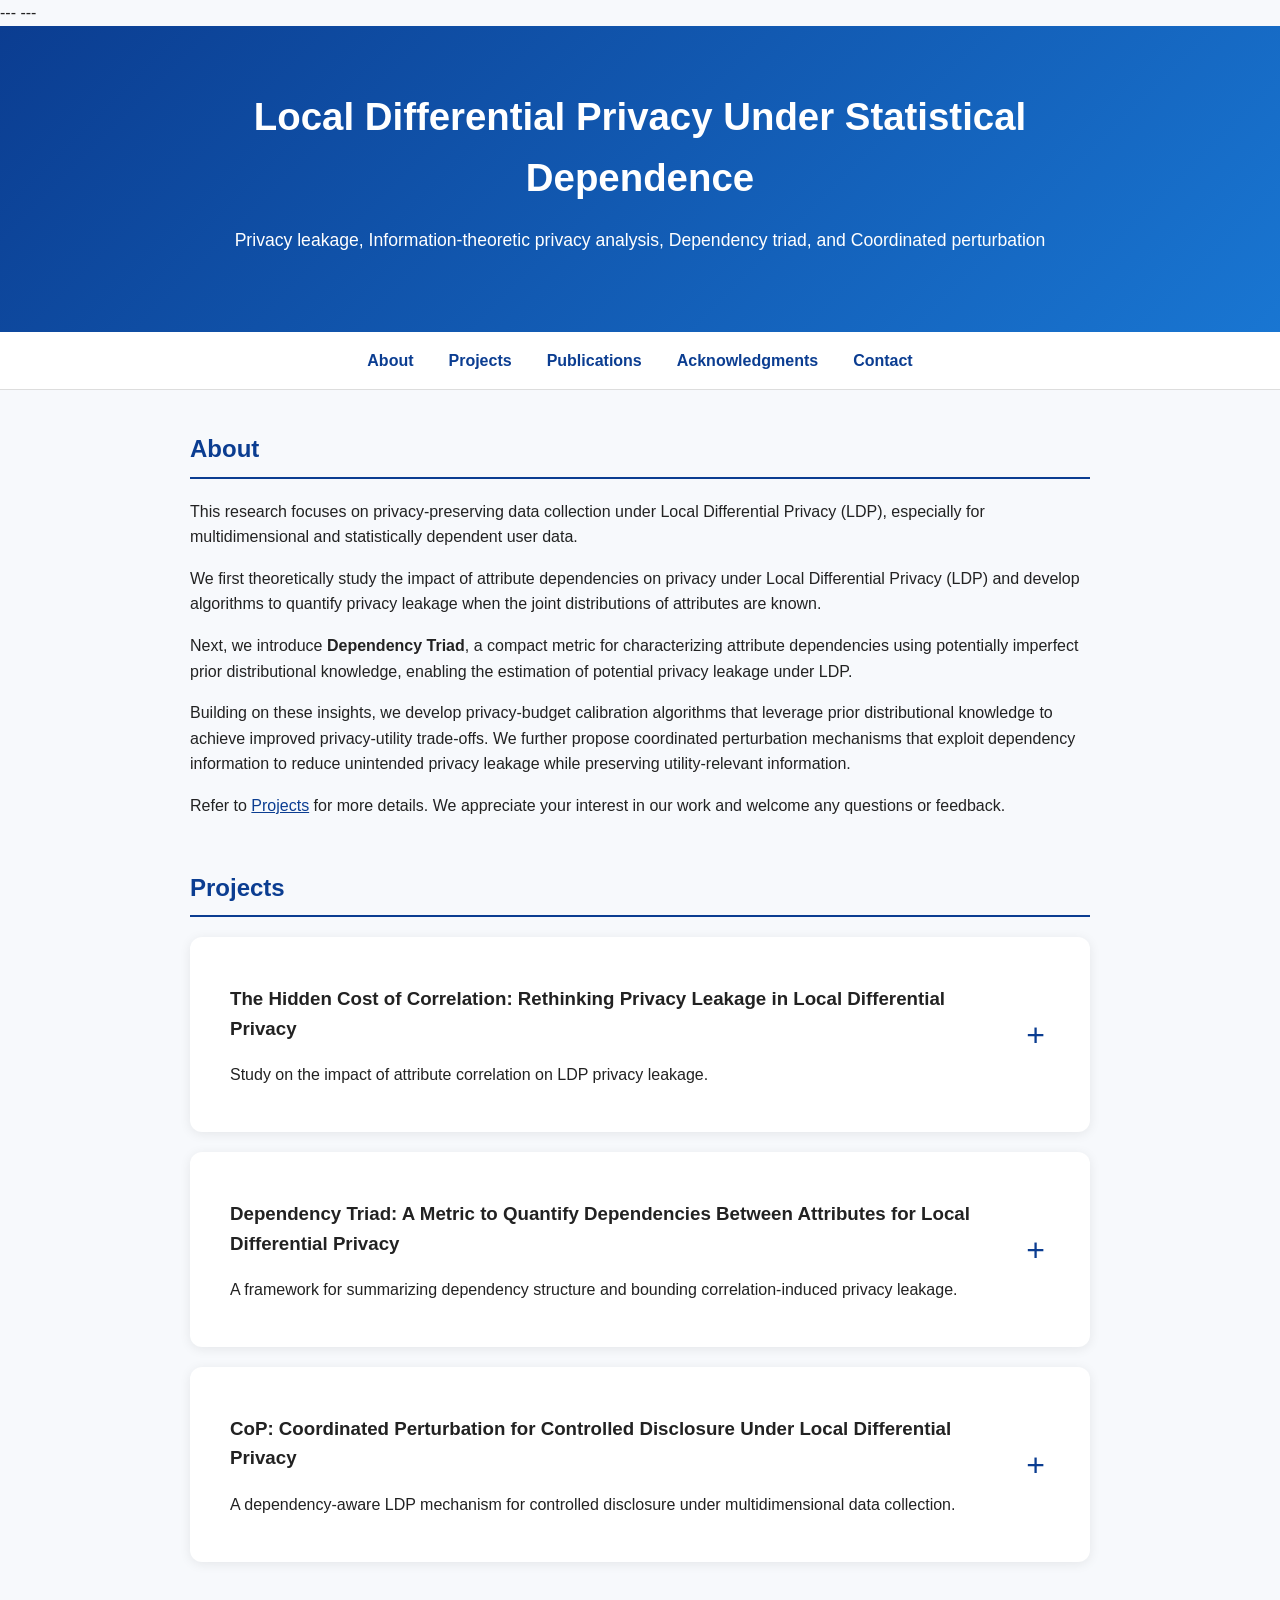
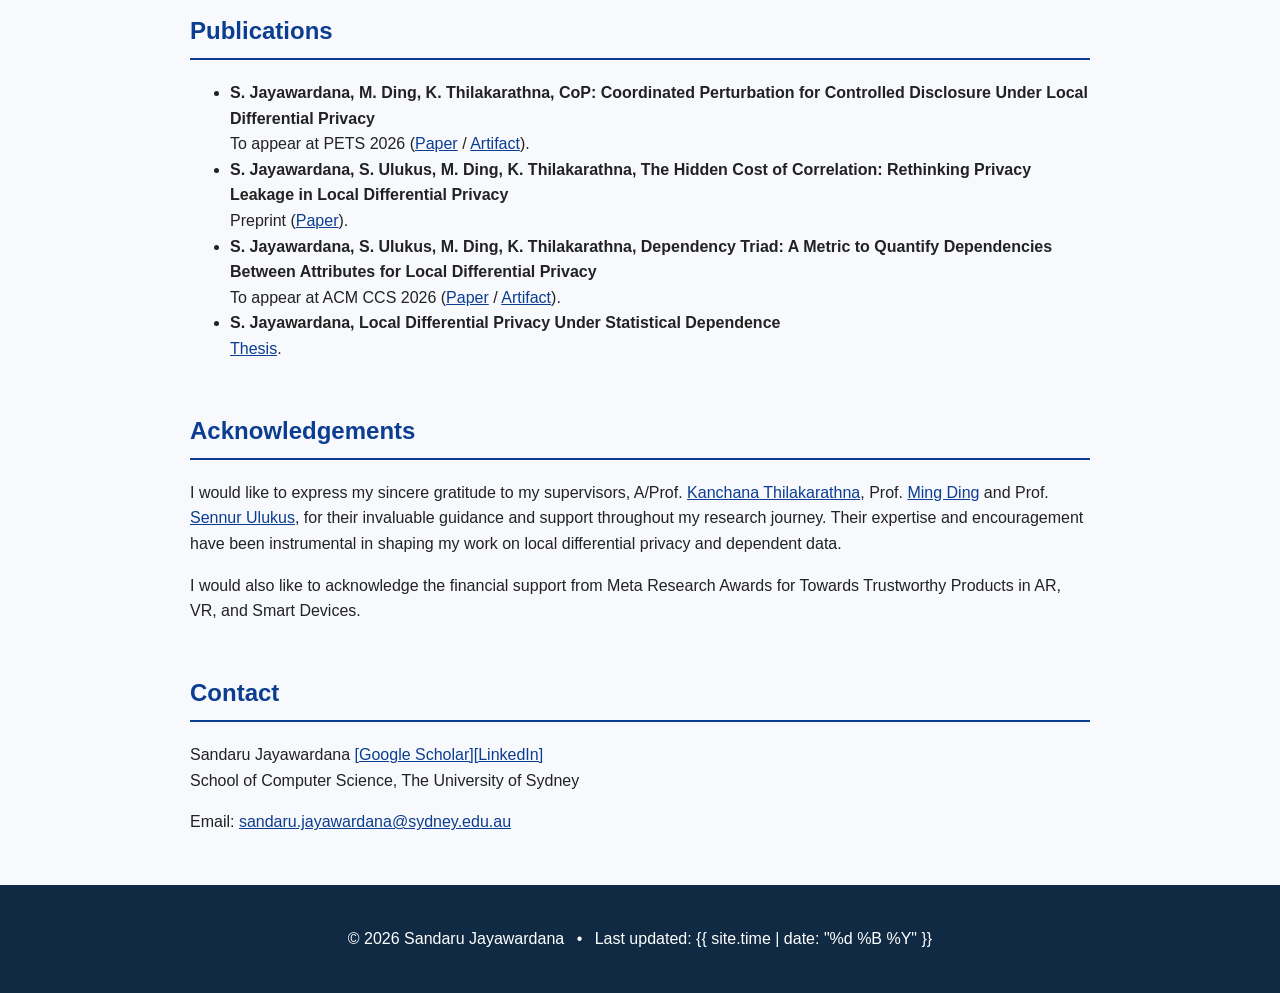
==== index.html @ 97d6e943 "Fix typo" ====
---
---

<!DOCTYPE html>
<html lang="en">
<head>
  <meta charset="UTF-8" />
  <meta name="viewport" content="width=device-width, initial-scale=1.0" />
  <title>LDP for Dependent Data</title>
  <link rel="stylesheet" href="style.css" />
</head>

<body>

  <header>
    <h1>Local Differential Privacy Under Statistical Dependence</h1>
    <p>Privacy leakage, Information-theoretic privacy analysis, Dependency triad, and Coordinated perturbation</p>
  </header>

  <nav>
    <a href="#about">About</a>
    <a href="#projects">Projects</a>
    <a href="#publications">Publications</a>
    <a href="#acknowledgements">Acknowledgments</a>
    <a href="#contact">Contact</a>
  </nav>

  <main>

    <section id="about">
      <h2>About</h2>
      <p>
        This research focuses on privacy-preserving data collection under
        Local Differential Privacy (LDP), especially for multidimensional
        and statistically dependent user data.
      </p>
      <p>
        We first theoretically study the impact of attribute dependencies on privacy
        under Local Differential Privacy (LDP) and develop algorithms to quantify
        privacy leakage when the joint distributions of attributes are known.
    </p>
      <p>
        Next, we introduce <strong>Dependency Triad</strong>, a compact metric for
        characterizing attribute dependencies using potentially imperfect prior
        distributional knowledge, enabling the estimation of potential privacy
        leakage under LDP.
        </p>
      <p>
        Building on these insights, we develop privacy-budget calibration algorithms
        that leverage prior distributional knowledge to achieve improved
        privacy-utility trade-offs. We further propose coordinated perturbation
        mechanisms that exploit dependency information to reduce unintended privacy
        leakage while preserving utility-relevant information.
    </p>
      <p>
        Refer to <a href="#projects">Projects</a> for more details.
        We appreciate your interest in our work and welcome any questions or feedback.
      </p>
    </section>

    <section id="projects">
        <h2>Projects</h2>

        <details class="project-card">
            <summary>
            <div>
                <h3>The Hidden Cost of Correlation: Rethinking Privacy Leakage in Local Differential Privacy</h3>
                <p>
                Study on the impact of attribute correlation on LDP privacy leakage.
                </p>
            </div>
            </summary>

            <div class="project-details">
            <h4>Abstract</h4>
            <p>
                Local differential privacy (LDP) has emerged as a promising paradigm for privacy-preserving data collection in distributed systems, where users contribute multi-dimensional records with potentially correlated attributes. Recent work has highlighted that correlation-induced privacy leakage (CPL) plays a critical role in shaping the privacy-utility trade-off under LDP, especially when correlations exist among attributes. Nevertheless, it remains unclear to what extent the prevailing assumptions and proposed solutions are valid and how significant CPL is in real-world data. To address this gap, we first perform a comprehensive statistical analysis of five widely used LDP mechanisms-GRR, RAPPOR, OUE, OLH and Exponential mechanism-to assess CPL across four real-world datasets. We identify that many primary assumptions and metrics in current approaches fall short of accurately characterising these leakages. Moreover, current studies have been limited to a set of pure LDP (i.e., δ=0) mechanisms. In response, we develop the first algorithmic framework to theoretically quantify CPL for any general approximated LDP ((ε,δ)-LDP) mechanism. We validate our theoretical results against empirical statistical results and provide a theoretical explanation for the observed statistical patterns. Finally, we propose two novel benchmarks to validate correlation analysis algorithms and evaluate the utility vs CPL of LDP mechanisms. Further, we demonstrate how these findings can be applied to achieve an efficient privacy-utility trade-off in real-world data governance. 
            </p>

            <h4>Main Findings</h4>
            <ul>
                <li>We provide a theoretical analysis of correlation-induced privacy leakage (CPL) under (ε,δ)-LDP mechanisms, introducing two novel algorithm.</li>
                <li>We propose two novel benchmarks: (i) A CPL analysis benchmark to assess and compare existing privacy 
                    analysis algorithms; and (ii) A privacy-utility benchmark that quantifies the trade-off between data utility and CPL
                    exposure across LDP mechanisms.</li>
                <li>We discover that CPL between two correlated attributes is asymmetric,.</li>
            </ul>

            <h4>Resources</h4>
            
                <!-- Artifact viewer -->
            <div class="artifact-section">

              <div class="artifact-tabs">

                <!-- Paper tab -->
                <input
                  type="radio"
                  name="cop-artifact"
                  id="cop-paper-tab"
                  checked
                >

                <label for="cop-paper-tab">
                  Paper
                </label>

                <!-- Poster tab -->
                <input
                  type="radio"
                  name="cop-artifact"
                  id="cop-poster-tab"
                >

                <label for="cop-poster-tab">
                  Poster
                </label>

                <!-- Slides tab -->
                <input
                  type="radio"
                  name="cop-artifact"
                  id="cop-slides-tab"
                >

                <label for="cop-slides-tab">
                  Slides
                </label>

                <!-- Paper content -->
                <div class="artifact-panel paper-panel">
                  <div class="artifact-toolbar">
                    <strong>Research Paper</strong>

                    <div class="artifact-links">
                      <a
                        href="files/cop-paper.pdf"
                        target="_blank"
                        rel="noopener"
                      >
                        Open PDF
                      </a>

                      <a href="files/cop-paper.pdf" download>
                        Download
                      </a>
                    </div>
                  </div>

                  <object
                    data="files/cop-paper.pdf"
                    type="application/pdf"
                    class="artifact-viewer"
                  >
                    <p>
                      Your browser cannot display this PDF.
                      <a href="files/cop-paper.pdf" target="_blank">
                        Open the paper
                      </a>.
                    </p>
                  </object>
                </div>

                <!-- Poster content -->
                <div class="artifact-panel poster-panel">
                  <div class="artifact-toolbar">
                    <strong>Research Poster</strong>

                    <div class="artifact-links">
                      <a
                        href="files/cop-poster.pdf"
                        target="_blank"
                        rel="noopener"
                      >
                        Open PDF
                      </a>

                      <a href="files/cop-poster.pdf" download>
                        Download
                      </a>
                    </div>
                  </div>

                  <object
                    data="files/cop-poster.pdf"
                    type="application/pdf"
                    class="artifact-viewer poster-viewer"
                  >
                    <p>
                      Your browser cannot display this PDF.
                      <a href="files/cop-poster.pdf" target="_blank">
                        Open the poster
                      </a>.
                    </p>
                  </object>
                </div>

                <!-- Slides content -->
                <div class="artifact-panel slides-panel">
                  <div class="artifact-toolbar">
                    <strong>Presentation Slides</strong>

                    <div class="artifact-links">
                      <a
                        href="files/cop-slides.pdf"
                        target="_blank"
                        rel="noopener"
                      >
                        Open PDF
                      </a>

                      <a href="files/cop-slides.pdf" download>
                        Download PDF
                      </a>

                      <a href="files/cop-slides.pptx" download>
                        Download PPTX
                      </a>
                    </div>
                  </div>

                  <object
                    data="files/cop-slides.pdf"
                    type="application/pdf"
                    class="artifact-viewer"
                  >
                    <p>
                      Your browser cannot display the slides.
                      <a href="files/cop-slides.pdf" target="_blank">
                        Open the slides as a PDF
                      </a>.
                    </p>
                  </object>
                </div>

              </div>
            </div>
            </div>
        </details>

        <details class="project-card">
            <summary>
            <div>
                <h3>Dependency Triad: A Metric to Quantify Dependencies Between Attributes for Local Differential Privacy</h3>
                <p>
                A framework for summarizing dependency structure and bounding
                correlation-induced privacy leakage.
                </p>
            </div>
            </summary>

            <div class="project-details">
            <h4>Abstract</h4>
            <p>
                Collecting multidimensional user data is essential for extracting rich insights across various applications. 
                Local Differential Privacy (LDP) has emerged as a de facto standard for mitigating privacy risks in such scenarios. 
                A key challenge in privacy-preserving multidimensional data collection lies in inter-attribute dependencies, as they can inadvertently reveal correlated information and increase privacy vulnerabilities.
                Therefore, accurately measuring correlation-induced privacy leakage (CPL) is essential for privacy analysis and privacy-utility trade-off.
                However, existing CPL analysis solutions either require accurate prior knowledge or face scalability challenges for large numbers of attributes and high-cardinality attributes. 
                These limit their practical applicability in real data.
            </p>
            <p>
                To address this research gap, we propose a novel metric, ''Dependency Triad'' (DT), which summarizes the pairwise dependency information relevant to CPL using three parameters and yields a constant-time conservative estimator of pairwise CPL. DT explicitly models uncertainty in prior distributional knowledge through its parameters, thereby delivering robust leakage estimates. 
                Moreover, its robustness to sparse distributions makes it particularly suitable for high-cardinality attributes, while the pairwise formulation serves as a tractable building block for assessing total leakage in multidimensional settings.
                Extensive experiments on synthetic and real datasets demonstrate that DT consistently estimates CPL across diverse dependency regimes and prior uncertainties, supporting trade-offs between privacy and utility, and thereby enabling reliable LDP deployments.

            </p>

            <h4>Main Findings</h4>
            <ul>
                <li>Attribute dependencies can amplify privacy leakage under LDP.</li>
                <li>Correlation-induced leakage can be analyzed using information-theoretic measures.</li>
                <li>Compact dependency parameters can support efficient leakage estimation.</li>
            </ul>

            <h4>Resources</h4>
            <p>
                <a href="#">Paper</a> |
                <a href="https://github.com/SandaruJayawardana/dependency-triad-ccs26">Artifact</a>
            </p>
            </div>
        </details>

        <details class="project-card">
            <summary>
            <div>
                <h3>CoP: Coordinated Perturbation for Controlled Disclosure Under Local Differential Privacy</h3>
                <p>
                A dependency-aware LDP mechanism for controlled disclosure under
                multidimensional data collection.
                </p>
            </div>
            </summary>

            <div class="project-details">
            <h4>Abstract</h4>
            <p>
                Collecting multidimensional user data is essential for personalized
                services, yet it poses significant privacy risks. While privacy regulations like the GDPR and CPRA advocate for data minimization,
                attribute correlations can inadvertently amplify unintentional information disclosure, leading to correlation-induced information
                leakage (CIL). Although data collectors often possess rich prior
                knowledge of these correlations, existing Local Differential Privacy
                (LDP) mechanisms are inadequate for effectively leveraging this
                information to reduce CIL.
            </p>
            <p>
                In this paper, we propose CoP, a coordinated perturbation mechanism designed to mitigate CIL in multidimensional data collection
                while preserving utility. Unlike traditional LDP approaches, CoP
                explicitly incorporates prior distribution knowledge to coordinate
                the perturbation process across attributes. By optimizing the perturbation strategy based on known correlations, CoP achieves a
                better privacy-utility trade-off. Extensive evaluations across both
                synthetic and real-world datasets demonstrate that CoP significantly outperforms state-of-the-art LDP mechanisms in reducing
                disclosure while preserving analytical accuracy.
            </p>

            <h4>Main Findings</h4>
            <ul>
                <li>Coordinated perturbation can reduce unintended leakage.</li>
                <li>Prior dependency knowledge can improve the privacy-utility trade-off.</li>
                <li>CoP provides formal LDP protection while mitigating correlation-based inference.</li>
            </ul>

            <h4>Resources</h4>
            <p>
                <a href="#">Paper</a> |
                <a href="https://github.com/SandaruJayawardana/CoP-artifacts-PETS">Artifact</a> |
                <a href="#">Slides</a> |
                <a href="#">Poster</a>
            </p>
            </div>
        </details>
        </section>

    <section id="publications">
      <h2>Publications</h2>
      <ul>
        <li>
          <strong>S. Jayawardana, M. Ding, K. Thilakarathna, CoP: Coordinated Perturbation for Controlled Disclosure Under Local Differential Privacy</strong>
          <br />
          To appear at PETS 2026 (<a href="#">Paper</a> / <a href="https://github.com/SandaruJayawardana/CoP-artifacts-PETS">Artifact</a>).
        </li>
        <li>
          <strong>S. Jayawardana, S. Ulukus, M. Ding, K. Thilakarathna, The Hidden Cost of Correlation: Rethinking Privacy Leakage in Local Differential Privacy</strong>
          <br />
          Preprint (<a href="https://arxiv.org/pdf/2508.12539">Paper</a>).
        </li>
        <li>
          <strong>S. Jayawardana, S. Ulukus, M. Ding, K. Thilakarathna, Dependency Triad: A Metric to Quantify Dependencies Between Attributes for Local Differential Privacy</strong>
          <br />
          To appear at ACM CCS 2026 (<a href="#">Paper</a> / <a href="https://github.com/SandaruJayawardana/dependency-triad-ccs26">Artifact</a>).
        </li>
        <li>
          <strong>S. Jayawardana, Local Differential Privacy Under Statistical Dependence</strong>
          <br />
          <a href="#">Thesis</a>.
        </li>
      </ul>
    </section>

    <section id="acknowledgements">
      <h2>Acknowledgements</h2>
      <p>
        I would like to express my sincere gratitude to my supervisors, 
        A/Prof. <a href="https://profiles.sydney.edu.au/kanchana.thilakarathna">Kanchana Thilakarathna</a>, Prof. <a href="https://people.csiro.au/D/M/Ming-Ding">Ming Ding</a> and Prof. <a href="https://ece.umd.edu/clark/faculty/490/Sennur-Ulukus">Sennur Ulukus</a>, 
        for their invaluable guidance and support throughout my research journey. 
        Their expertise and encouragement have been instrumental in shaping 
        my work on local differential privacy and dependent data.
      </p>

      <p>
        I would also like to acknowledge the financial support from Meta Research Awards
        for Towards Trustworthy Products in AR, VR, and Smart Devices.
      </p>
    </section>

    <section id="contact">
      <h2>Contact</h2>
      <p>
        Sandaru Jayawardana <a href="https://scholar.google.com.au/citations?user=qNoHcGQAAAAJ&hl=en">[Google Scholar]</a><a href="http://www.linkedin.com/in/sandaru-jayawardana-b15570154/">[LinkedIn]</a><br />
        School of Computer Science, The University of Sydney
      </p>
      <p>
        Email:
        <a href="mailto:sandaru.jayawardana@sydney.edu.au">sandaru.jayawardana@sydney.edu.au</a>
      </p>
    </section>

  </main>

  <footer>
    <p>
      © 2026 Sandaru Jayawardana
      <span class="footer-separator">•</span>
      Last updated: {{ site.time | date: "%d %B %Y" }}
    </p>
  </footer>

</body>
</html>
---- style.css ----
body {
  margin: 0;
  font-family: Arial, sans-serif;
  line-height: 1.6;
  color: #222;
  background: #f7f9fc;
}

header {
  background: linear-gradient(135deg, #0b3d91, #1976d2);
  color: white;
  padding: 60px 20px;
  text-align: center;
}

header h1 {
  max-width: 900px;
  margin: 0 auto 15px;
  font-size: 2.4rem;
}

header p {
  font-size: 1.1rem;
}

nav {
  position: sticky;
  top: 0;
  z-index: 1000;

  display: flex;
  justify-content: center;
  align-items: center;
  gap: 35px;

  padding: 16px 20px;
  background: white;
  border-bottom: 1px solid#ddd;
}

nav a {
  color: #0b3d91;
  font-weight: 600;
  text-decoration: none;
}

main {
  max-width: 900px;
  margin: 40px auto;
  padding: 0 20px;
}

section {
  margin-bottom: 50px;
}

h2 {
  color: #0b3d91;
  border-bottom: 2px solid #0b3d91;
  padding-bottom: 8px;
}

.card {
  background: white;
  padding: 20px;
  margin: 18px 0;
  border-radius: 10px;
  box-shadow: 0 2px 8px rgba(0,0,0,0.08);
}

.card h3 {
  margin-top: 0;
  color: #163b6d;
}

a {
  color: #0b3d91;
}

footer {
  text-align: center;
  padding: 25px;
  background: #102a43;
  color: white;
}

.footer-separator {
  margin: 0 8px;
}

.project-card {
  background: white;
  padding: 28px 40px;
  margin: 20px 0;
  border-radius: 12px;
  box-shadow: 0 2px 12px rgba(0, 0, 0, 0.08);
  cursor: pointer;
  transition: box-shadow 0.3s ease;
}

.project-card:hover {
  box-shadow: 0 5px 20px rgba(0, 0, 0, 0.12);
}

.project-header {
  display: flex;
  justify-content: space-between;
  align-items: center;
  gap: 30px;
}

.project-header h3 {
  margin: 0 0 15px 0;
  color: #173d72;
  font-size: 1.5rem;
}

.project-header p {
  margin: 0;
}

.expand-icon {
  font-size: 2rem;
  color: #0b3d91;
  font-weight: 300;
  min-width: 30px;
  text-align: center;
}

/* Expandable project card */

.project-card {
  background: white;
  margin: 20px 0;
  padding: 28px 40px;
  border-radius: 12px;
  box-shadow: 0 2px 12px rgba(0, 0, 0, 0.08);
}

.project-card summary {
  position: relative;
  padding-right: 50px;
  cursor: pointer;
  list-style: none;
}

.project-card summary::-webkit-details-marker {
  display: none;
}

.project-card summary::after {
  content: "+";
  position: absolute;
  top: 50%;
  right: 5px;
  color: #0b3d91;
  font-size: 2rem;
  font-weight: 300;
  transform: translateY(-50%);
}

.project-card[open] summary::after {
  content: "−";
}

.project-summary h3 {
  margin: 0 0 12px;
  color: #173d72;
  font-size: 1.5rem;
}

.project-summary p {
  margin: 0;
}

.project-details {
  margin-top: 28px;
  padding-top: 24px;
  border-top: 1px solid #dce2e8;
}

.project-details h4 {
  margin-top: 28px;
  color: #173d72;
}

.project-details p,
.project-details li {
  line-height: 1.7;
}


/* Artifact tabs */

.artifact-section {
  margin-top: 35px;
}

.artifact-tabs {
  display: flex;
  flex-wrap: wrap;
  align-items: flex-start;
}

.artifact-tabs > input[type="radio"] {
  position: absolute;
  width: 1px;
  height: 1px;
  opacity: 0;
  pointer-events: none;
}

.artifact-tabs > label {
  display: inline-block;
  padding: 11px 22px;
  margin-right: 8px;
  margin-bottom: 0;
  border: 1px solid #ccd5df;
  border-bottom: none;
  border-radius: 7px 7px 0 0;
  background: #edf2f7;
  color: #173d72;
  font-weight: 600;
  cursor: pointer;
}

.artifact-tabs > label:hover {
  background: #e0e8f1;
}

.artifact-tabs > input[type="radio"]:focus + label {
  outline: 3px solid rgba(25, 118, 210, 0.25);
  outline-offset: 2px;
}

#cop-paper-tab:checked + label,
#cop-poster-tab:checked + label,
#cop-slides-tab:checked + label {
  background: #0b3d91;
  color: white;
  border-color: #0b3d91;
}


/* Artifact panels */

.artifact-panel {
  display: none;
  flex-basis: 100%;
  width: 100%;
  padding: 18px;
  border: 1px solid #ccd5df;
  border-radius: 0 8px 8px 8px;
  background: #f8fafc;
}

#cop-paper-tab:checked
  ~ .paper-panel {
  display: block;
}

#cop-poster-tab:checked
  ~ .poster-panel {
  display: block;
}

#cop-slides-tab:checked
  ~ .slides-panel {
  display: block;
}


/* Artifact header and buttons */

.artifact-toolbar {
  display: flex;
  justify-content: space-between;
  align-items: center;
  gap: 18px;
  margin-bottom: 15px;
}

.artifact-links {
  display: flex;
  flex-wrap: wrap;
  gap: 9px;
}

.artifact-links a {
  display: inline-block;
  padding: 8px 14px;
  border-radius: 5px;
  background: #0b3d91;
  color: white;
  text-decoration: none;
  font-size: 0.9rem;
  font-weight: 600;
}

.artifact-links a:hover {
  background: #173d72;
}


/* Embedded PDF */

.artifact-viewer {
  display: block;
  width: 100%;
  height: 75vh;
  min-height: 600px;
  border: 1px solid #d3dae3;
  border-radius: 6px;
  background: white;
}

.poster-viewer {
  height: 85vh;
}


/* Mobile layout */

@media (max-width: 700px) {
  .project-card {
    padding: 22px 20px;
  }

  .artifact-tabs > label {
    flex: 1;
    padding: 10px 8px;
    text-align: center;
  }

  .artifact-toolbar {
    align-items: flex-start;
    flex-direction: column;
  }

  .artifact-viewer {
    height: 65vh;
    min-height: 450px;
  }
}
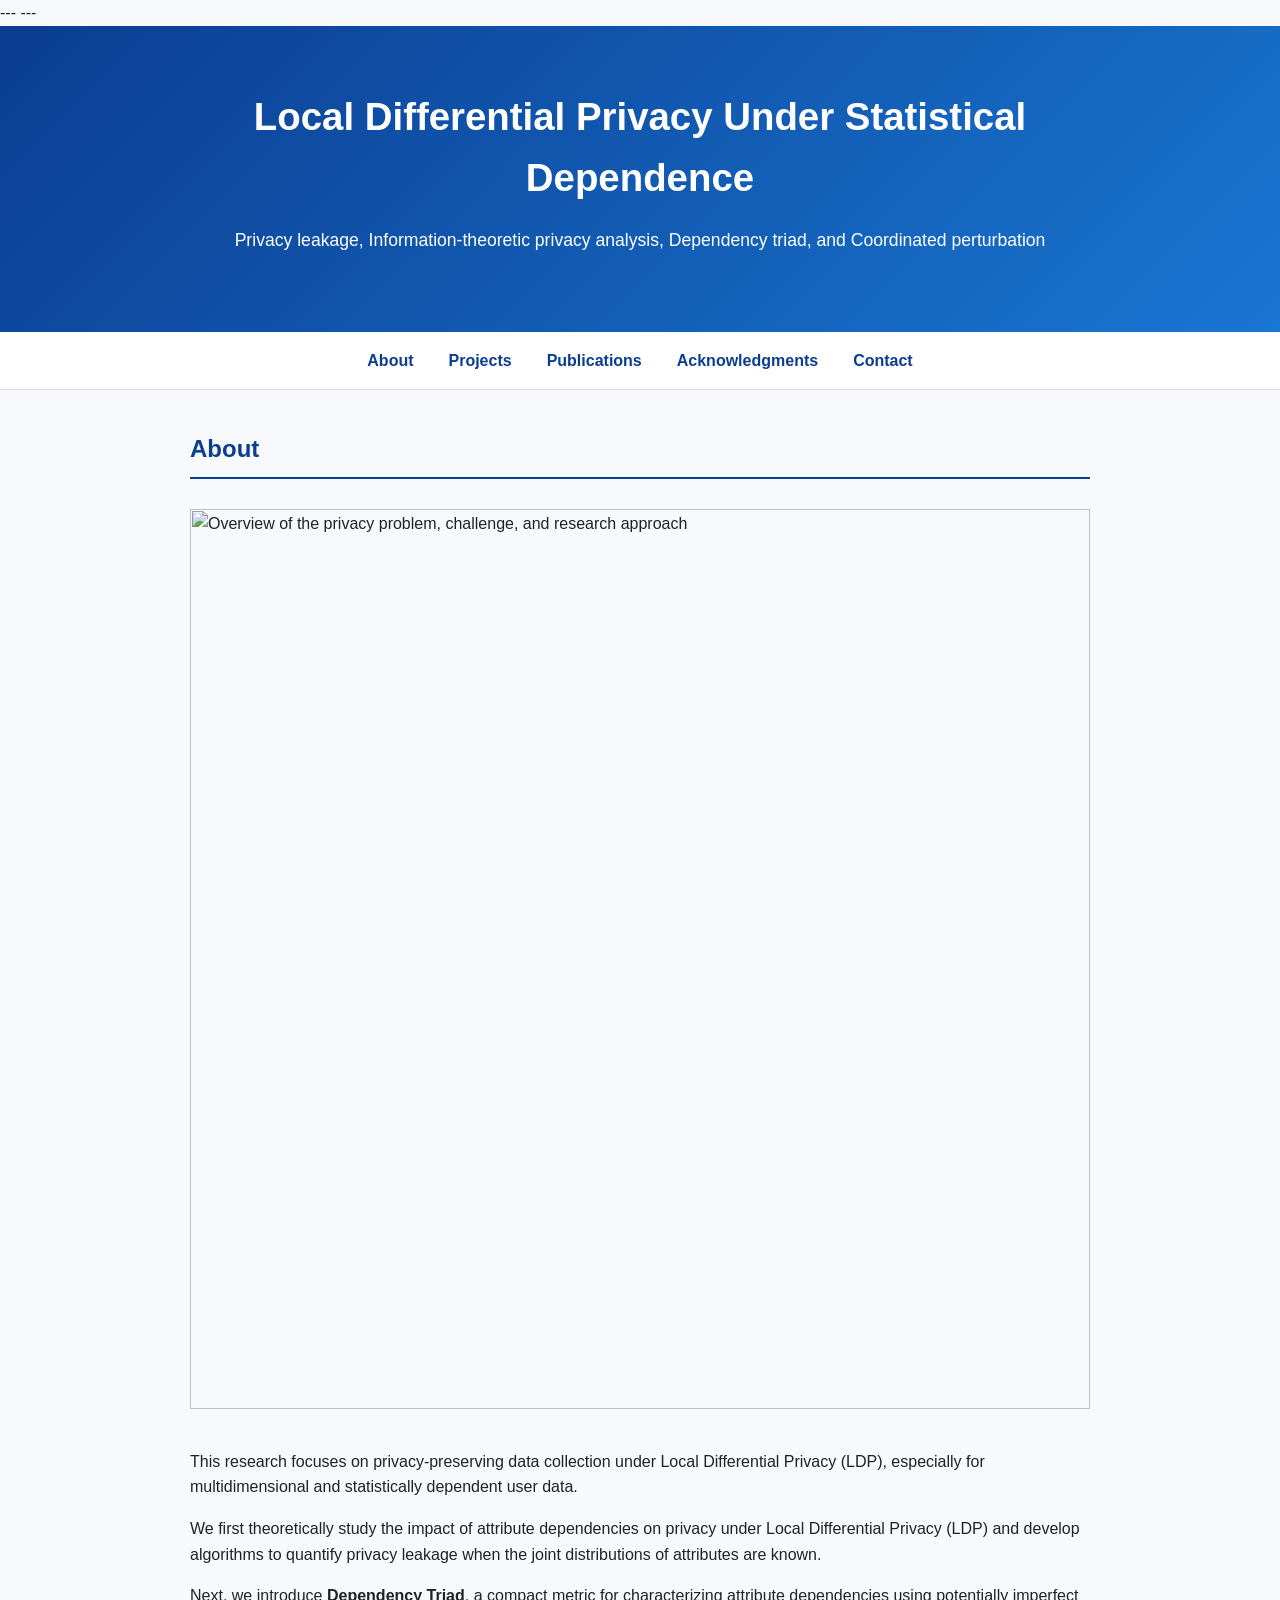
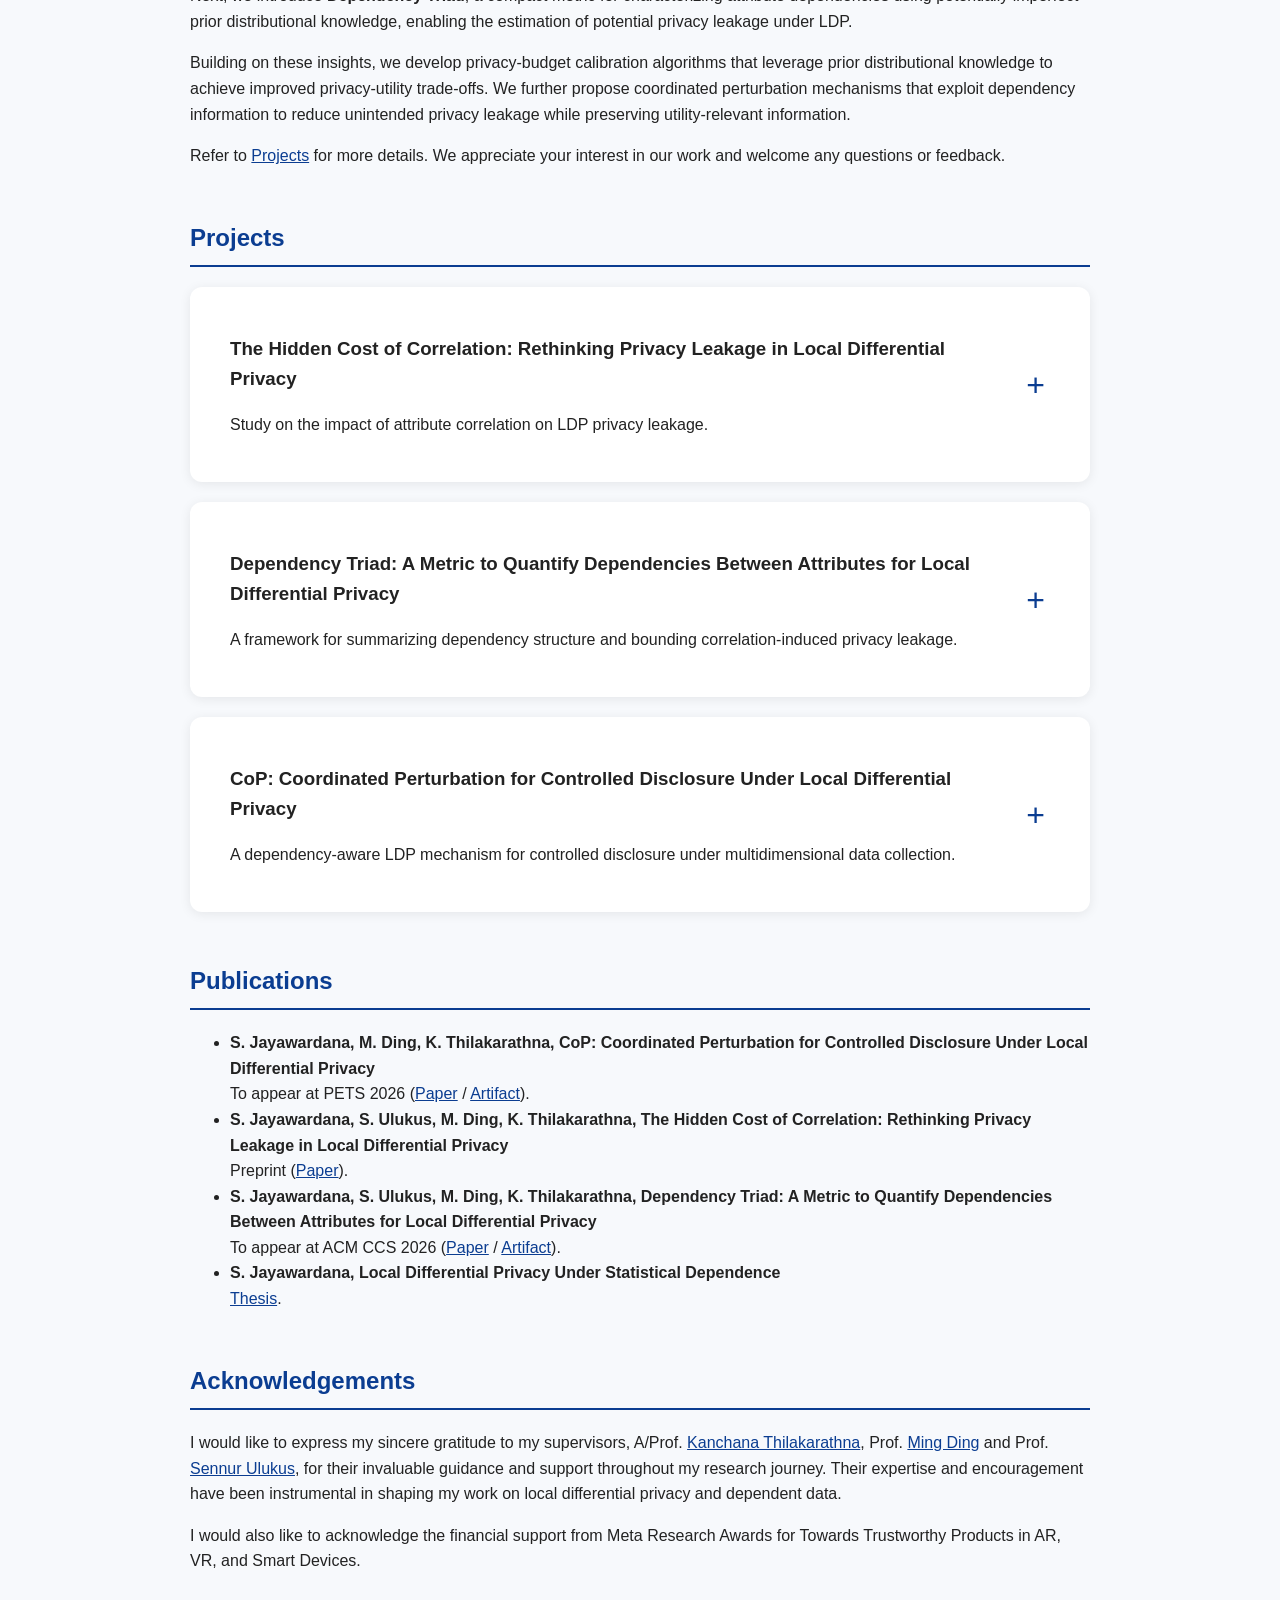
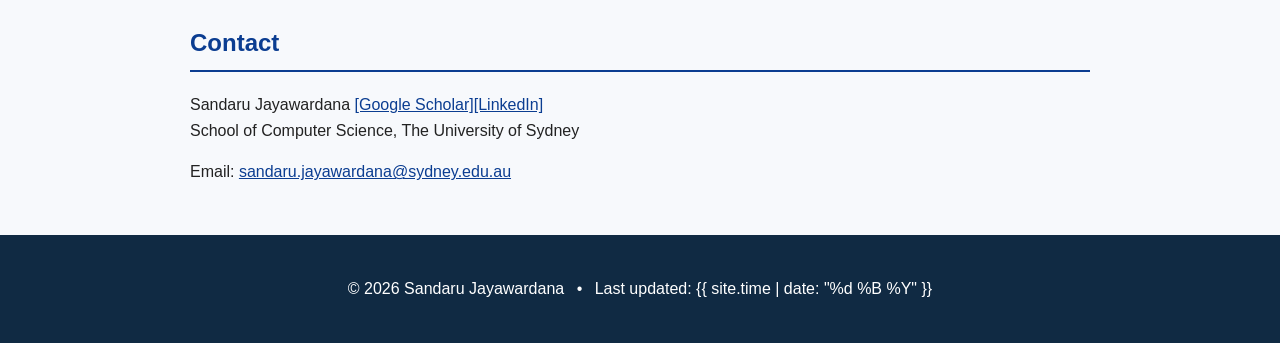
==== commit e7c0437e: "Add visuals for introduction" ====
--- a/index.html
+++ b/index.html
@@ -29,6 +29,14 @@
 
     <section id="about">
       <h2>About</h2>
+
+      <div class="about-visual">
+        <img
+          src="files/about.jpg"
+          alt="Overview of the privacy problem, challenge, and research approach"
+        >
+      </div>
+
       <p>
         This research focuses on privacy-preserving data collection under
         Local Differential Privacy (LDP), especially for multidimensional
@@ -96,6 +104,144 @@
                 <!-- Paper tab -->
                 <input
                   type="radio"
+                  name="hidden-cost-of-correlation-paper-artifact"
+                  id="hidden-cost-of-correlation-paper-paper-tab"
+                  checked
+                >
+
+                <label for="hidden-cost-of-correlation-paper-paper-tab">
+                  Paper
+                </label>
+
+                <!-- Paper content -->
+                <div class="artifact-panel paper-panel">
+                  <div class="artifact-toolbar">
+                    <strong>Research Paper</strong>
+
+                    <div class="artifact-links">
+                      <a
+                        href="files/hidden-cost-of-correlation-paper.pdf"
+                        target="_blank"
+                        rel="noopener"
+                      >
+                        Open PDF
+                      </a>
+
+                      <a href="files/hidden-cost-of-correlation-paper.pdf" download>
+                        Download
+                      </a>
+                    </div>
+                  </div>
+
+                  <object
+                    data="files/hidden-cost-of-correlation-paper.pdf"
+                    type="application/pdf"
+                    class="artifact-viewer"
+                  >
+                    <p>
+                      Your browser cannot display this PDF.
+                      <a href="files/hidden-cost-of-correlation-paper.pdf" target="_blank">
+                        Open the paper
+                      </a>.
+                    </p>
+                  </object>
+                </div>
+
+              </div>
+            </div>
+            </div>
+        </details>
+
+        <details class="project-card">
+            <summary>
+            <div>
+                <h3>Dependency Triad: A Metric to Quantify Dependencies Between Attributes for Local Differential Privacy</h3>
+                <p>
+                A framework for summarizing dependency structure and bounding
+                correlation-induced privacy leakage.
+                </p>
+            </div>
+            </summary>
+
+            <div class="project-details">
+            <h4>Abstract</h4>
+            <p>
+                Collecting multidimensional user data is essential for extracting rich insights across various applications. 
+                Local Differential Privacy (LDP) has emerged as a de facto standard for mitigating privacy risks in such scenarios. 
+                A key challenge in privacy-preserving multidimensional data collection lies in inter-attribute dependencies, as they can inadvertently reveal correlated information and increase privacy vulnerabilities.
+                Therefore, accurately measuring correlation-induced privacy leakage (CPL) is essential for privacy analysis and privacy-utility trade-off.
+                However, existing CPL analysis solutions either require accurate prior knowledge or face scalability challenges for large numbers of attributes and high-cardinality attributes. 
+                These limit their practical applicability in real data.
+            </p>
+            <p>
+                To address this research gap, we propose a novel metric, ''Dependency Triad'' (DT), which summarizes the pairwise dependency information relevant to CPL using three parameters and yields a constant-time conservative estimator of pairwise CPL. DT explicitly models uncertainty in prior distributional knowledge through its parameters, thereby delivering robust leakage estimates. 
+                Moreover, its robustness to sparse distributions makes it particularly suitable for high-cardinality attributes, while the pairwise formulation serves as a tractable building block for assessing total leakage in multidimensional settings.
+                Extensive experiments on synthetic and real datasets demonstrate that DT consistently estimates CPL across diverse dependency regimes and prior uncertainties, supporting trade-offs between privacy and utility, and thereby enabling reliable LDP deployments.
+
+            </p>
+
+            <h4>Main Findings</h4>
+            <ul>
+                <li>Attribute dependencies can amplify privacy leakage under LDP.</li>
+                <li>Correlation-induced leakage can be analyzed using information-theoretic measures.</li>
+                <li>Compact dependency parameters can support efficient leakage estimation.</li>
+            </ul>
+
+            <h4>Resources</h4>
+            <p>
+                <a href="#">Paper</a> |
+                <a href="https://github.com/SandaruJayawardana/dependency-triad-ccs26">Artifact</a>
+            </p>
+            </div>
+        </details>
+
+        <details class="project-card">
+            <summary>
+            <div>
+                <h3>CoP: Coordinated Perturbation for Controlled Disclosure Under Local Differential Privacy</h3>
+                <p>
+                A dependency-aware LDP mechanism for controlled disclosure under
+                multidimensional data collection.
+                </p>
+            </div>
+            </summary>
+
+            <div class="project-details">
+            <h4>Abstract</h4>
+            <p>
+                Collecting multidimensional user data is essential for personalized
+                services, yet it poses significant privacy risks. While privacy regulations like the GDPR and CPRA advocate for data minimization,
+                attribute correlations can inadvertently amplify unintentional information disclosure, leading to correlation-induced information
+                leakage (CIL). Although data collectors often possess rich prior
+                knowledge of these correlations, existing Local Differential Privacy
+                (LDP) mechanisms are inadequate for effectively leveraging this
+                information to reduce CIL.
+            </p>
+            <p>
+                In this paper, we propose CoP, a coordinated perturbation mechanism designed to mitigate CIL in multidimensional data collection
+                while preserving utility. Unlike traditional LDP approaches, CoP
+                explicitly incorporates prior distribution knowledge to coordinate
+                the perturbation process across attributes. By optimizing the perturbation strategy based on known correlations, CoP achieves a
+                better privacy-utility trade-off. Extensive evaluations across both
+                synthetic and real-world datasets demonstrate that CoP significantly outperforms state-of-the-art LDP mechanisms in reducing
+                disclosure while preserving analytical accuracy.
+            </p>
+
+            <h4>Main Findings</h4>
+            <ul>
+                <li>Coordinated perturbation can reduce unintended leakage.</li>
+                <li>Prior dependency knowledge can improve the privacy-utility trade-off.</li>
+                <li>CoP provides formal LDP protection while mitigating correlation-based inference.</li>
+            </ul>
+
+            <h4>Resources</h4>
+            <div class="artifact-section">
+
+              <div class="artifact-tabs">
+
+                <!-- Paper tab -->
+                <input
+                  type="radio"
                   name="cop-artifact"
                   id="cop-paper-tab"
                   checked
@@ -125,6 +271,17 @@
 
                 <label for="cop-slides-tab">
                   Slides
+                </label>
+
+                <!-- Artifact tab -->
+                <input
+                  type="radio"
+                  name="cop-artifact"
+                  id="cop-files-tab"
+                >
+
+                <label for="cop-files-tab">
+                  Artifact
                 </label>
 
                 <!-- Paper content -->
@@ -154,7 +311,7 @@
                   >
                     <p>
                       Your browser cannot display this PDF.
-                      <a href="files/cop-paper.pdf" target="_blank">
+                      <a href="files/hidden-cost-of-correlation-paper.pdf" target="_blank">
                         Open the paper
                       </a>.
                     </p>
@@ -233,100 +390,19 @@
                   </object>
                 </div>
 
+                <div class="artifact-panel files-panel">
+                  <div class="artifact-toolbar">
+                    <strong>Source Code</strong>
+
+                    <div class="artifact-links">
+                      <a href="https://github.com/SandaruJayawardana/CoP-artifacts-PETS">
+                        Go to Github Repository
+                      </a>
+                    </div>
+                  </div>
+                </div>
+
               </div>
-            </div>
-            </div>
-        </details>
-
-        <details class="project-card">
-            <summary>
-            <div>
-                <h3>Dependency Triad: A Metric to Quantify Dependencies Between Attributes for Local Differential Privacy</h3>
-                <p>
-                A framework for summarizing dependency structure and bounding
-                correlation-induced privacy leakage.
-                </p>
-            </div>
-            </summary>
-
-            <div class="project-details">
-            <h4>Abstract</h4>
-            <p>
-                Collecting multidimensional user data is essential for extracting rich insights across various applications. 
-                Local Differential Privacy (LDP) has emerged as a de facto standard for mitigating privacy risks in such scenarios. 
-                A key challenge in privacy-preserving multidimensional data collection lies in inter-attribute dependencies, as they can inadvertently reveal correlated information and increase privacy vulnerabilities.
-                Therefore, accurately measuring correlation-induced privacy leakage (CPL) is essential for privacy analysis and privacy-utility trade-off.
-                However, existing CPL analysis solutions either require accurate prior knowledge or face scalability challenges for large numbers of attributes and high-cardinality attributes. 
-                These limit their practical applicability in real data.
-            </p>
-            <p>
-                To address this research gap, we propose a novel metric, ''Dependency Triad'' (DT), which summarizes the pairwise dependency information relevant to CPL using three parameters and yields a constant-time conservative estimator of pairwise CPL. DT explicitly models uncertainty in prior distributional knowledge through its parameters, thereby delivering robust leakage estimates. 
-                Moreover, its robustness to sparse distributions makes it particularly suitable for high-cardinality attributes, while the pairwise formulation serves as a tractable building block for assessing total leakage in multidimensional settings.
-                Extensive experiments on synthetic and real datasets demonstrate that DT consistently estimates CPL across diverse dependency regimes and prior uncertainties, supporting trade-offs between privacy and utility, and thereby enabling reliable LDP deployments.
-
-            </p>
-
-            <h4>Main Findings</h4>
-            <ul>
-                <li>Attribute dependencies can amplify privacy leakage under LDP.</li>
-                <li>Correlation-induced leakage can be analyzed using information-theoretic measures.</li>
-                <li>Compact dependency parameters can support efficient leakage estimation.</li>
-            </ul>
-
-            <h4>Resources</h4>
-            <p>
-                <a href="#">Paper</a> |
-                <a href="https://github.com/SandaruJayawardana/dependency-triad-ccs26">Artifact</a>
-            </p>
-            </div>
-        </details>
-
-        <details class="project-card">
-            <summary>
-            <div>
-                <h3>CoP: Coordinated Perturbation for Controlled Disclosure Under Local Differential Privacy</h3>
-                <p>
-                A dependency-aware LDP mechanism for controlled disclosure under
-                multidimensional data collection.
-                </p>
-            </div>
-            </summary>
-
-            <div class="project-details">
-            <h4>Abstract</h4>
-            <p>
-                Collecting multidimensional user data is essential for personalized
-                services, yet it poses significant privacy risks. While privacy regulations like the GDPR and CPRA advocate for data minimization,
-                attribute correlations can inadvertently amplify unintentional information disclosure, leading to correlation-induced information
-                leakage (CIL). Although data collectors often possess rich prior
-                knowledge of these correlations, existing Local Differential Privacy
-                (LDP) mechanisms are inadequate for effectively leveraging this
-                information to reduce CIL.
-            </p>
-            <p>
-                In this paper, we propose CoP, a coordinated perturbation mechanism designed to mitigate CIL in multidimensional data collection
-                while preserving utility. Unlike traditional LDP approaches, CoP
-                explicitly incorporates prior distribution knowledge to coordinate
-                the perturbation process across attributes. By optimizing the perturbation strategy based on known correlations, CoP achieves a
-                better privacy-utility trade-off. Extensive evaluations across both
-                synthetic and real-world datasets demonstrate that CoP significantly outperforms state-of-the-art LDP mechanisms in reducing
-                disclosure while preserving analytical accuracy.
-            </p>
-
-            <h4>Main Findings</h4>
-            <ul>
-                <li>Coordinated perturbation can reduce unintended leakage.</li>
-                <li>Prior dependency knowledge can improve the privacy-utility trade-off.</li>
-                <li>CoP provides formal LDP protection while mitigating correlation-based inference.</li>
-            </ul>
-
-            <h4>Resources</h4>
-            <p>
-                <a href="#">Paper</a> |
-                <a href="https://github.com/SandaruJayawardana/CoP-artifacts-PETS">Artifact</a> |
-                <a href="#">Slides</a> |
-                <a href="#">Poster</a>
-            </p>
             </div>
         </details>
         </section>
--- a/style.css
+++ b/style.css
@@ -241,6 +241,12 @@
   border-color: #0b3d91;
 }
 
+#hidden-cost-of-correlation-paper-paper-tab:checked + label {
+  background: #0b3d91;
+  color: white;
+  border-color: #0b3d91;
+}
+
 
 /* Artifact panels */
 
@@ -269,6 +275,15 @@
   display: block;
 }
 
+#cop-files-tab:checked
+  ~ .files-panel {
+  display: block;
+}
+
+#hidden-cost-of-correlation-paper-paper-tab:checked
+  ~ .paper-panel {
+  display: block;
+}
 
 /* Artifact header and buttons */
 
@@ -341,4 +356,23 @@
     height: 65vh;
     min-height: 450px;
   }
-}+}
+
+.about-visual {
+  width: 100%;
+  margin: 30px 0 40px;
+}
+
+.about-visual img {
+  display: block;
+  width: 100%;
+  height: auto;
+  max-width: 100%;
+  margin: 0 auto;
+}
+
+@media (max-width: 700px) {
+  .about-visual {
+    margin: 20px 0 28px;
+  }
+}
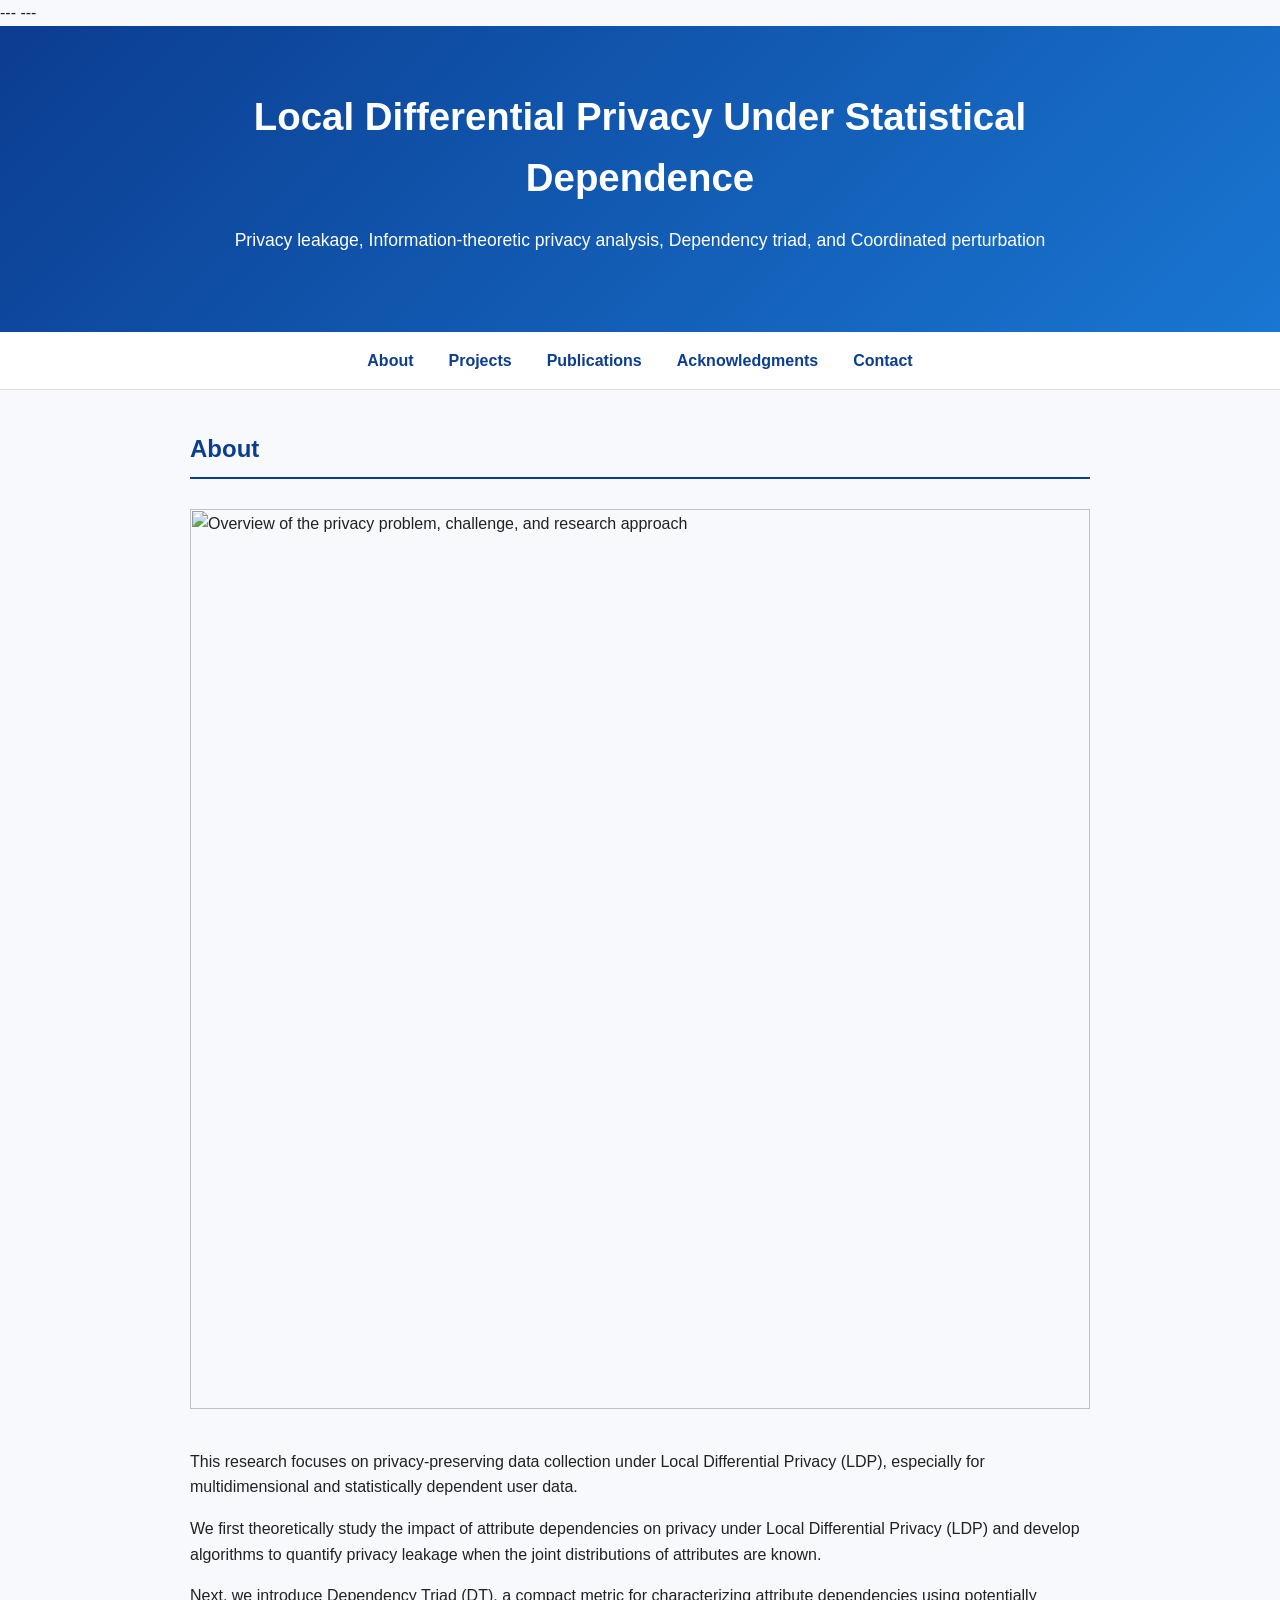
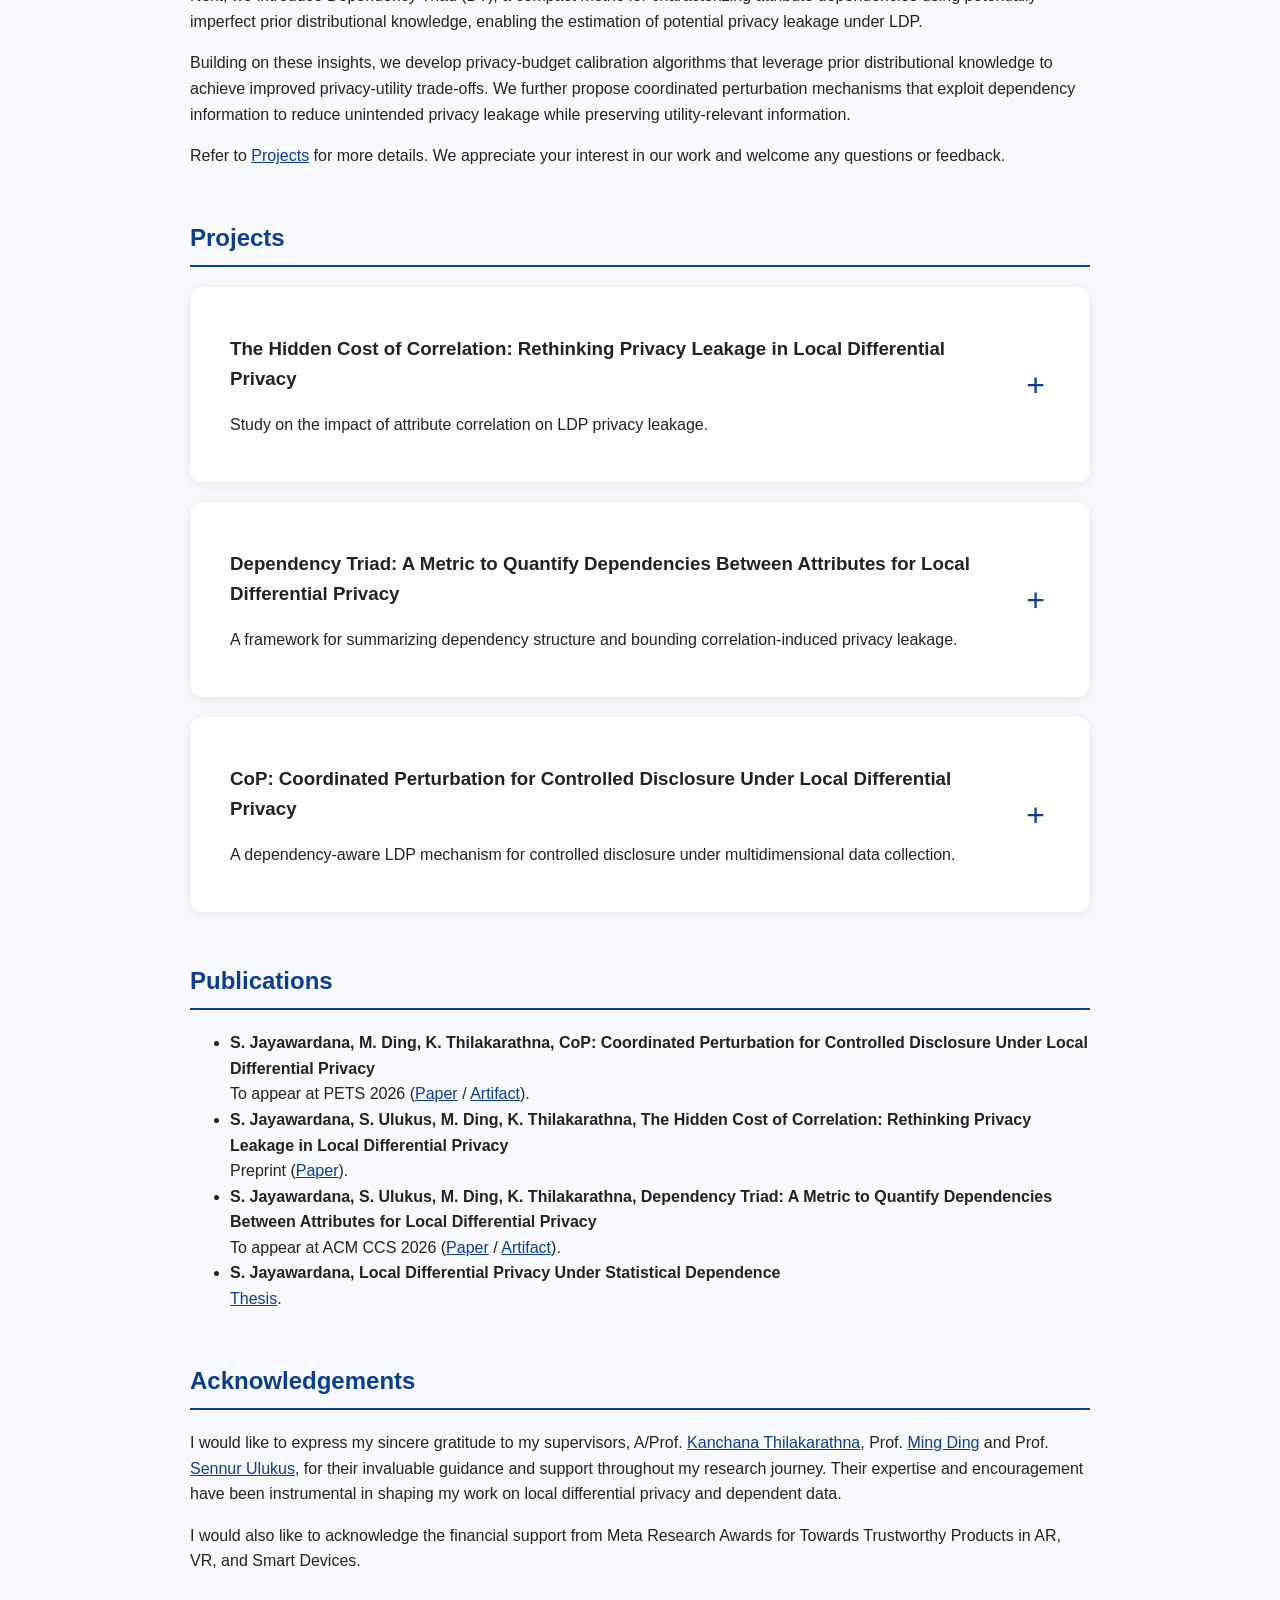
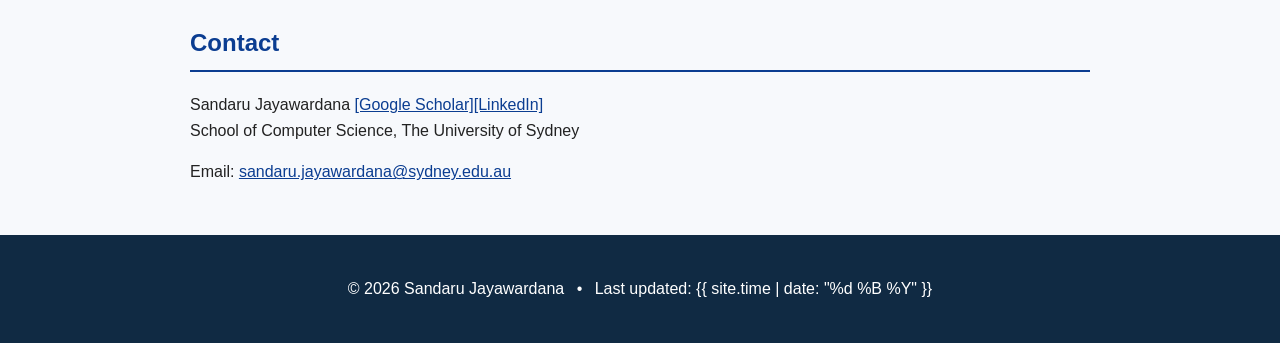
==== commit 26a6f8f3: "Update metadata and content" ====
--- a/index.html
+++ b/index.html
@@ -3,11 +3,108 @@
 
 <!DOCTYPE html>
 <html lang="en">
+
 <head>
-  <meta charset="UTF-8" />
-  <meta name="viewport" content="width=device-width, initial-scale=1.0" />
-  <title>LDP for Dependent Data</title>
-  <link rel="stylesheet" href="style.css" />
+  <meta charset="UTF-8">
+
+  <meta
+    name="viewport"
+    content="width=device-width, initial-scale=1.0"
+  >
+
+  <title>
+    Local Differential Privacy for Dependent Data
+  </title>
+
+  <script type="application/ld+json">
+  {
+    "@context": "https://schema.org",
+    "@graph": [
+      {
+        "@type": "WebSite",
+        "name": "Local Differential Privacy for Dependent Data",
+        "url": "https://github.com/SandaruJayawardana/ldp-dependent-data-research/",
+        "description": "Research on privacy leakage and privacy-preserving data collection for statistically dependent multidimensional data under Local Differential Privacy.",
+        "author": {
+          "@id": "#sandaru"
+        }
+      },
+      {
+        "@type": "Person",
+        "@id": "#sandaru",
+        "name": "Sandaru Jayawardana",
+        "affiliation": {
+          "@type": "Organization",
+          "name": "The University of Sydney"
+        },
+        "sameAs": [
+          "https://orcid.org/0009-0003-6544-9212",
+          "https://scholar.google.com.au/citations?user=qNoHcGQAAAAJ&hl=en",
+          "https://github.com/SandaruJayawardana"
+        ]
+      }
+    ]
+  }
+  </script>
+
+  <meta name="google-site-verification" content="5MzA8ZAdgSgYL9XOlOZtJ_4pRyLfD4iajeD7WFTCj0Y" />
+
+  <!-- Standard metadata -->
+  <meta
+    name="description"
+    content="Research on Local Differential Privacy for statistically dependent and multidimensional data."
+  >
+
+  <meta name="author" content="Sandaru Jayawardana">
+
+  <!-- Open Graph metadata -->
+  <meta
+    property="og:title"
+    content="Local Differential Privacy for Dependent Data"
+  >
+
+  <meta
+    property="og:description"
+    content="Understanding and mitigating unintended privacy leakage caused by statistical dependencies under Local Differential Privacy."
+  >
+
+  <meta
+    property="og:type"
+    content="website"
+  >
+
+  <meta
+    property="og:url"
+    content="https://github.com/SandaruJayawardana/ldp-dependent-data-research/"
+  >
+
+  <meta
+    property="og:image"
+    content="https://github.com/SandaruJayawardana/ldp-dependent-data-research/blob/main/files/about.jpg"
+  >
+
+  <!-- Twitter / X preview -->
+  <meta
+    name="twitter:card"
+    content="summary_large_image"
+  >
+
+  <meta
+    name="twitter:title"
+    content="Local Differential Privacy for Dependent Data"
+  >
+
+  <meta
+    name="twitter:description"
+    content="Understanding and mitigating unintended privacy leakage caused by statistical dependencies under LDP."
+  >
+
+  <meta
+    name="twitter:image"
+    content="https://github.com/SandaruJayawardana/ldp-dependent-data-research/blob/main/files/about.jpg"
+  >
+
+  <link rel="stylesheet" href="style.css">
 </head>
 
 <body>
@@ -48,7 +145,7 @@
         privacy leakage when the joint distributions of attributes are known.
     </p>
       <p>
-        Next, we introduce <strong>Dependency Triad</strong>, a compact metric for
+        Next, we introduce Dependency Triad (DT), a compact metric for
         characterizing attribute dependencies using potentially imperfect prior
         distributional knowledge, enabling the estimation of potential privacy
         leakage under LDP.
@@ -186,6 +283,11 @@
                 <li>Correlation-induced leakage can be analyzed using information-theoretic measures.</li>
                 <li>Compact dependency parameters can support efficient leakage estimation.</li>
             </ul>
+
+            <div class="project-meta">
+              <span class="venue-badge">ACM CCS 2026</span>
+              <span class="status-badge">To appear</span>
+            </div>
 
             <h4>Resources</h4>
             <p>
@@ -233,6 +335,11 @@
                 <li>Prior dependency knowledge can improve the privacy-utility trade-off.</li>
                 <li>CoP provides formal LDP protection while mitigating correlation-based inference.</li>
             </ul>
+
+            <div class="project-meta">
+              <span class="venue-badge">PETS 2026</span>
+              <span class="status-badge">To appear</span>
+            </div>
 
             <h4>Resources</h4>
             <div class="artifact-section">
@@ -472,4 +579,4 @@
   </footer>
 
 </body>
-</html>+</html>
--- a/style.css
+++ b/style.css
@@ -1,6 +1,13 @@
 body {
   margin: 0;
-  font-family: Arial, sans-serif;
+  font-family: Inter,
+    -apple-system,
+    BlinkMacSystemFont,
+    "Segoe UI",
+    Roboto,
+    Helvetica,
+    Arial,
+    sans-serif;
   line-height: 1.6;
   color: #222;
   background: #f7f9fc;
@@ -376,3 +383,29 @@
     margin: 20px 0 28px;
   }
 }
+
+.project-meta {
+  display: flex;
+  flex-wrap: wrap;
+  gap: 8px;
+  margin-top: 16px;
+}
+
+.venue-badge,
+.status-badge {
+  display: inline-block;
+  padding: 5px 10px;
+  border-radius: 999px;
+  font-size: 0.78rem;
+  font-weight: 600;
+}
+
+.venue-badge {
+  background: var(--surface-soft);
+  color: var(--primary);
+}
+
+.status-badge {
+  background: #e8f6ee;
+  color: #167746;
+}
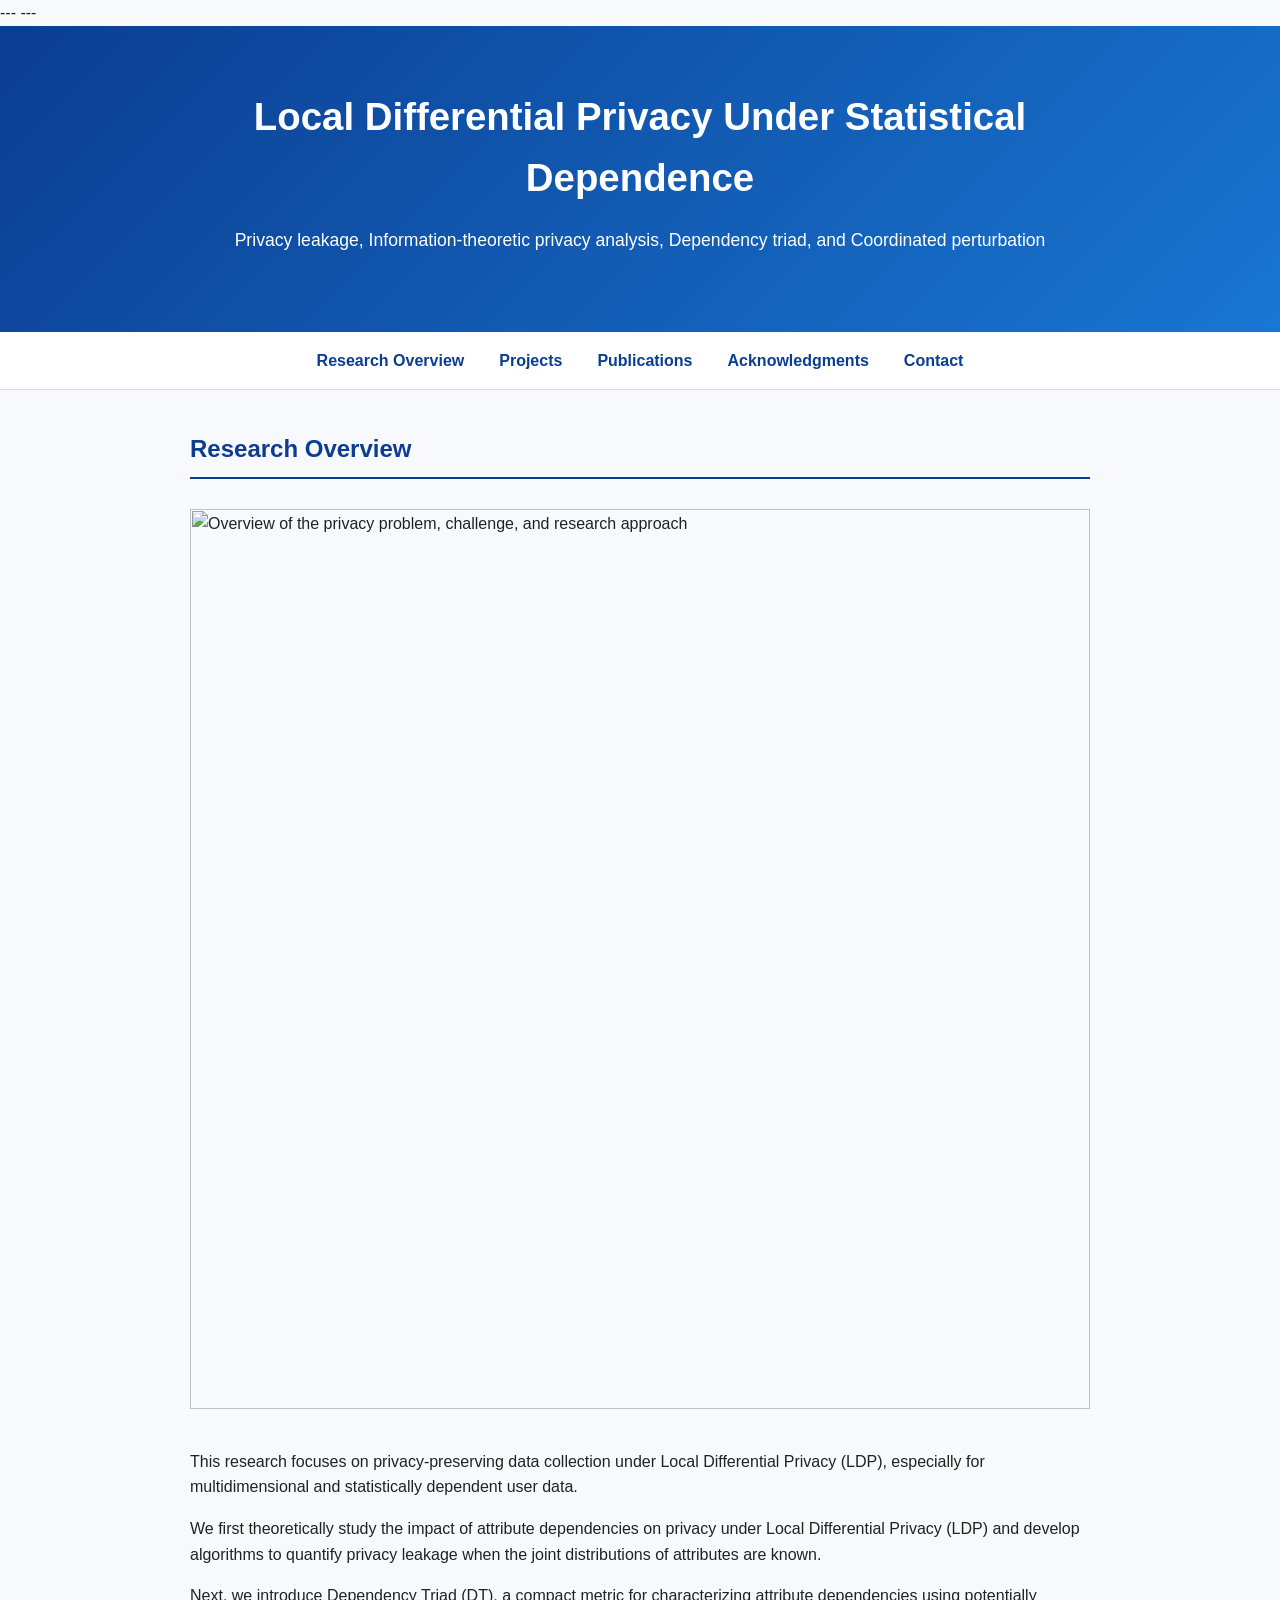
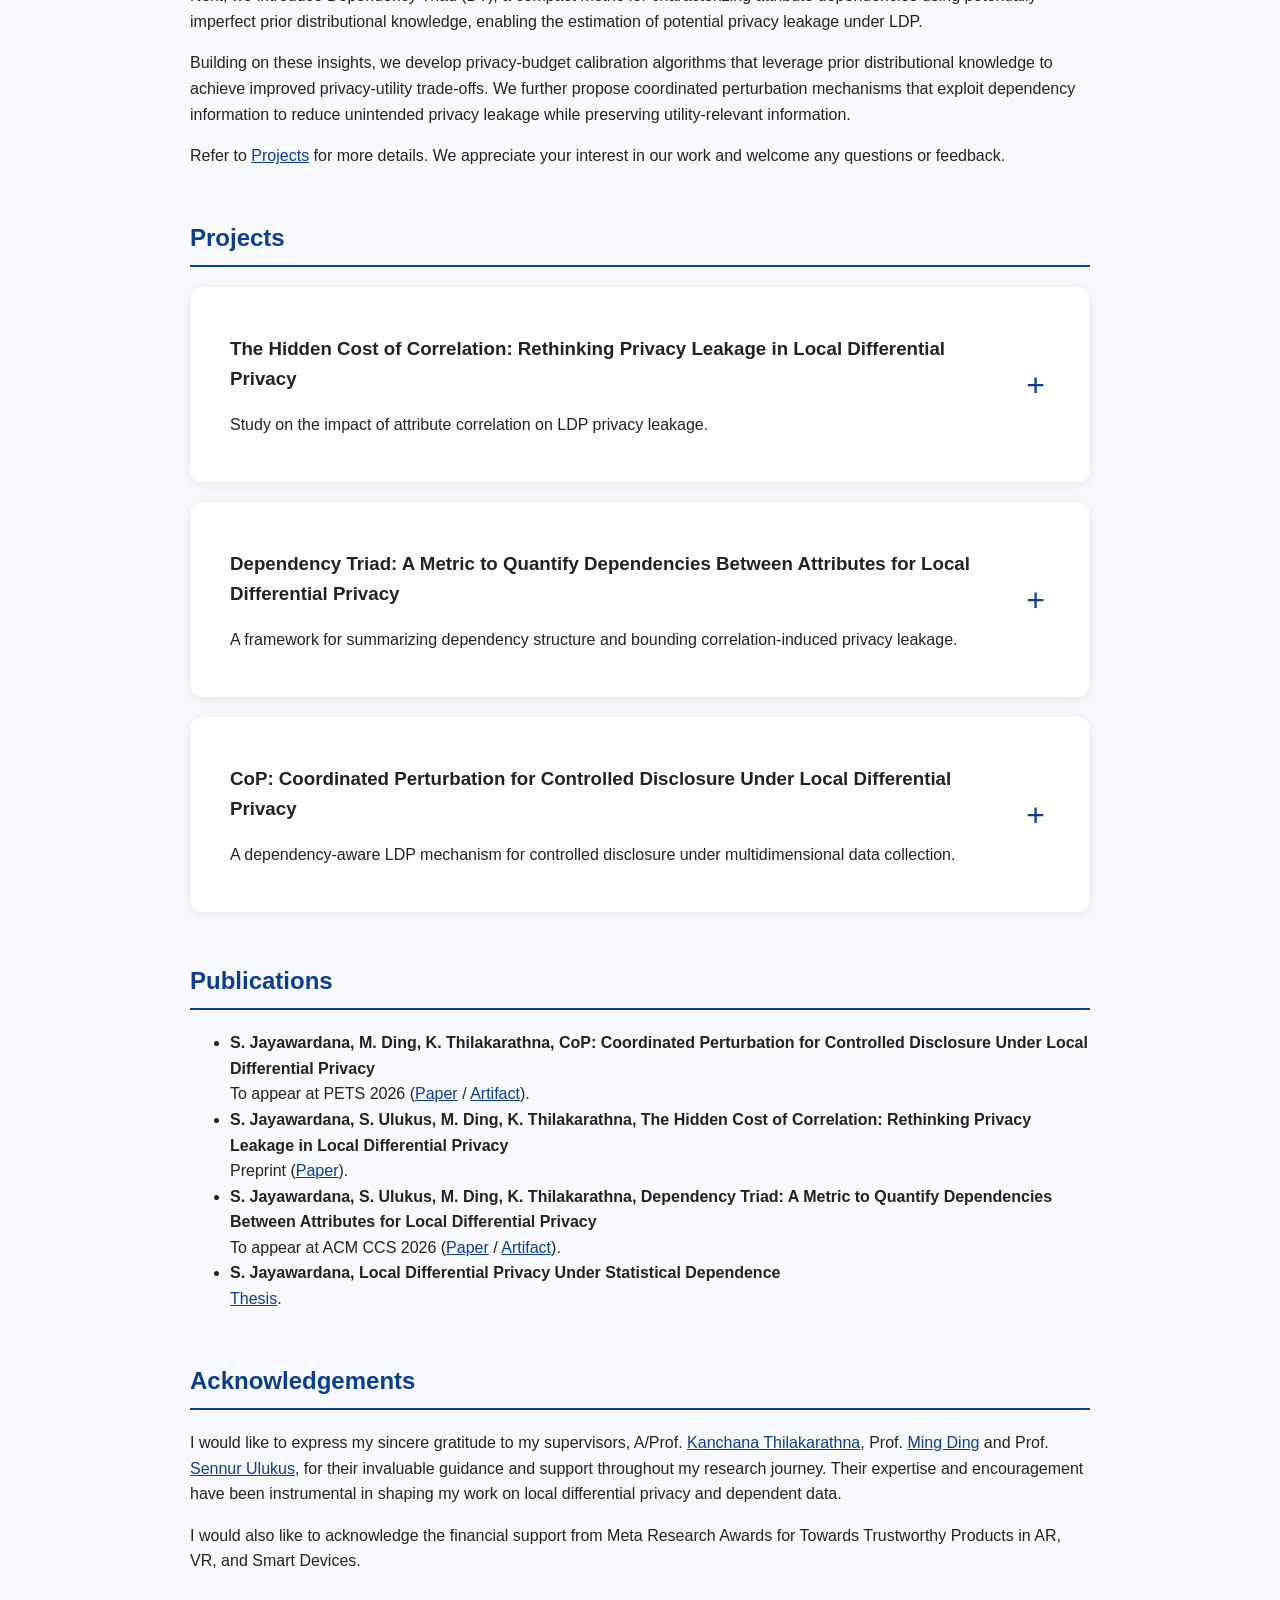
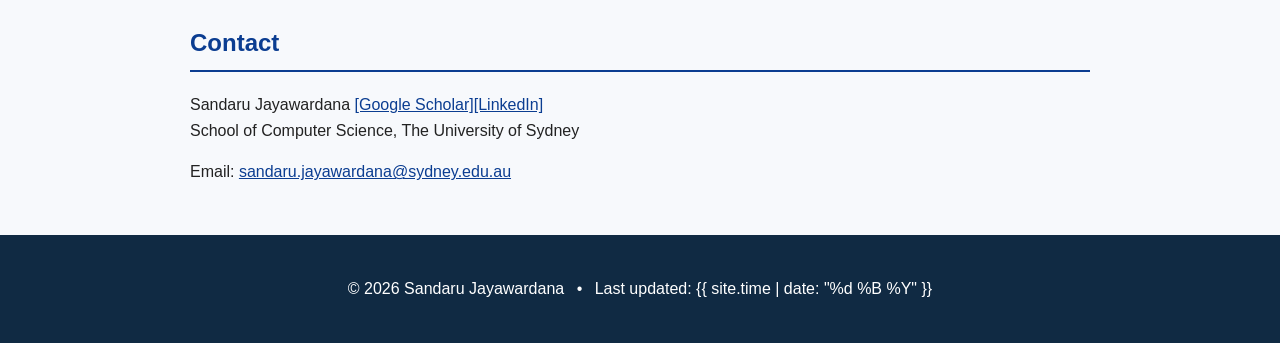
==== commit a1472fd8: "Update tab names" ====
--- a/index.html
+++ b/index.html
@@ -115,7 +115,7 @@
   </header>
 
   <nav>
-    <a href="#about">About</a>
+    <a href="#about">Research Overview</a>
     <a href="#projects">Projects</a>
     <a href="#publications">Publications</a>
     <a href="#acknowledgements">Acknowledgments</a>
@@ -125,7 +125,7 @@
   <main>
 
     <section id="about">
-      <h2>About</h2>
+      <h2>Research Overview</h2>
 
       <div class="about-visual">
         <img
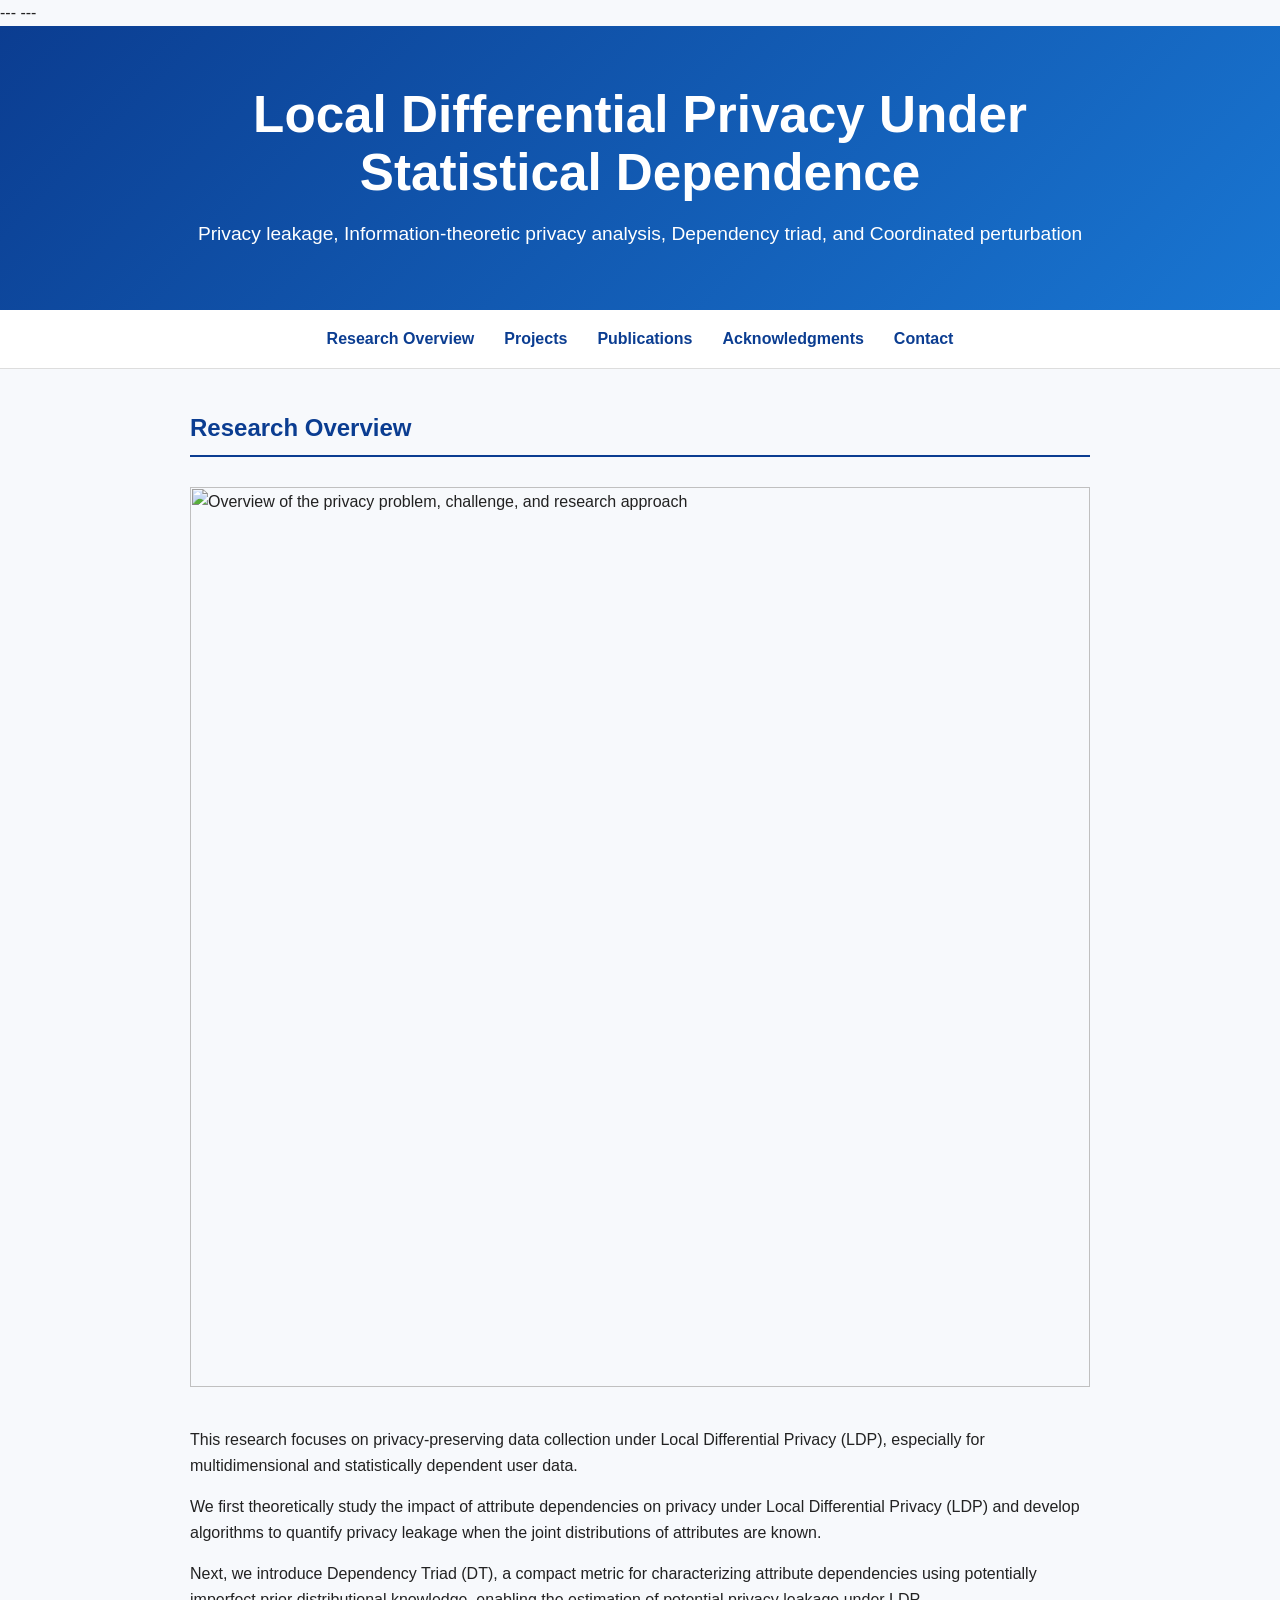
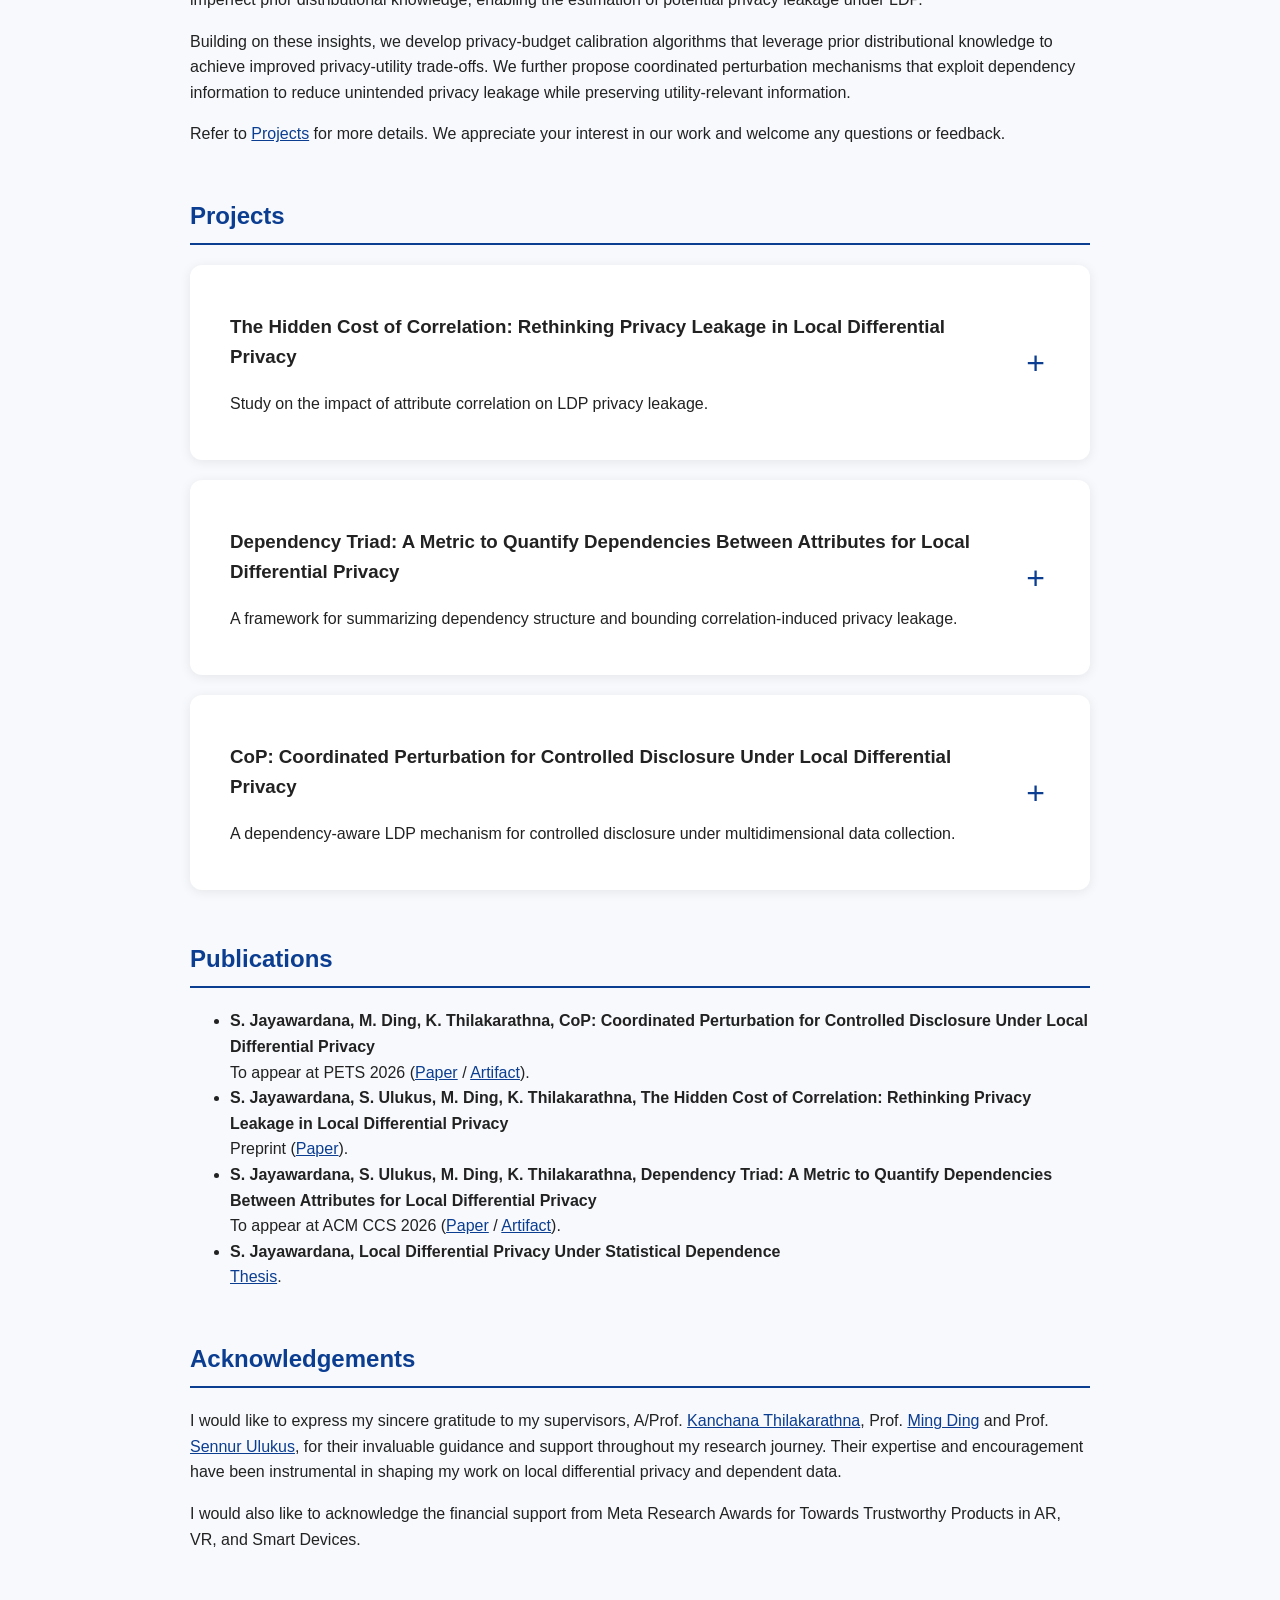
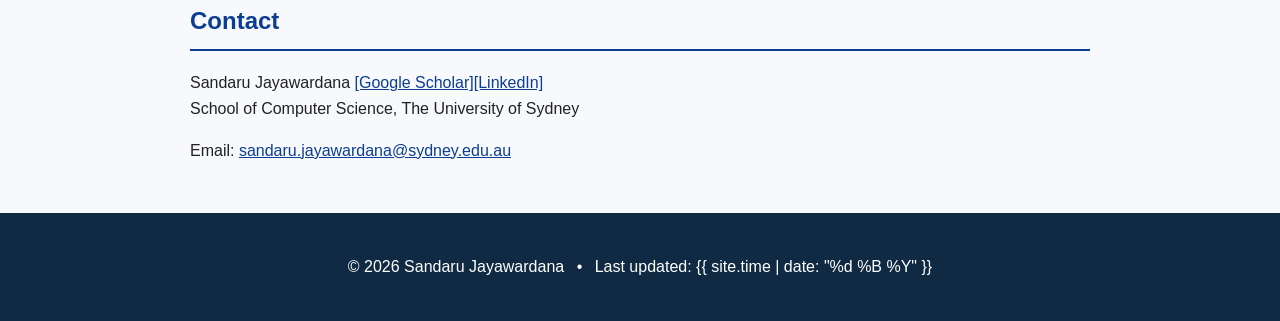
==== commit 3cc16d12: "Add cop paper urls" ====
--- a/index.html
+++ b/index.html
@@ -290,10 +290,219 @@
             </div>
 
             <h4>Resources</h4>
-            <p>
-                <a href="#">Paper</a> |
-                <a href="https://github.com/SandaruJayawardana/dependency-triad-ccs26">Artifact</a>
-            </p>
+            <div class="artifact-section">
+
+              <div class="artifact-tabs">
+
+                <!-- Paper tab -->
+                <input
+                  type="radio"
+                  name="dt-artifact"
+                  id="dt-paper-tab"
+                  checked
+                >
+
+                <label for="dt-paper-tab">
+                  Paper
+                </label>
+
+                <input
+                  type="radio"
+                  name="dt-artifact"
+                  id="dt-paper-extended-tab"
+                  checked
+                >
+
+                <label for="dt-paper-extended-tab">
+                  Extended Paper
+                </label>
+
+                <!-- Poster tab -->
+                <input
+                  type="radio"
+                  name="dt-artifact"
+                  id="dt-poster-tab"
+                >
+
+                <label for="dt-poster-tab">
+                  Poster
+                </label>
+
+                <!-- Slides tab -->
+                <input
+                  type="radio"
+                  name="dt-artifact"
+                  id="dt-slides-tab"
+                >
+
+                <label for="dt-slides-tab">
+                  Slides
+                </label>
+
+                <!-- Artifact tab -->
+                <input
+                  type="radio"
+                  name="dt-artifact"
+                  id="dt-files-tab"
+                >
+
+                <label for="dt-files-tab">
+                  Artifact
+                </label>
+
+                <!-- Paper content -->
+                <div class="artifact-panel paper-panel">
+                  <div class="artifact-toolbar">
+                    <strong>ACM CCS Paper</strong>
+
+                    <div class="artifact-links">
+                      <a
+                        href="files/dt-paper.pdf"
+                        target="_blank"
+                        rel="noopener"
+                      >
+                        Open PDF
+                      </a>
+
+                      <a href="files/dt-paper.pdf" download>
+                        Download
+                      </a>
+                    </div>
+                  </div>
+
+                  <object
+                    data="files/dt-paper.pdf"
+                    type="application/pdf"
+                    class="artifact-viewer"
+                  >
+                    <p>
+                      Your browser cannot display this PDF.
+                      <a href="files/dt-paper.pdf" target="_blank">
+                        Open the paper
+                      </a>.
+                    </p>
+                  </object>
+                </div>
+
+                <!-- Paper content -->
+                <div class="artifact-panel paper-extended-panel">
+                  <div class="artifact-toolbar">
+                    <strong>Extended Paper</strong>
+
+                    <div class="artifact-links">
+                      <a
+                        href="files/dt-extended-paper.pdf"
+                        target="_blank"
+                        rel="noopener"
+                      >
+                        Open PDF
+                      </a>
+
+                      <a href="files/dt-extended-paper.pdf" download>
+                        Download
+                      </a>
+                    </div>
+                  </div>
+
+                  <object
+                    data="files/dt-extended-paper.pdf"
+                    type="application/pdf"
+                    class="artifact-viewer"
+                  >
+                    <p>
+                      Your browser cannot display this PDF.
+                      <a href="files/dt-extended-paper.pdf" target="_blank">
+                        Open the paper
+                      </a>.
+                    </p>
+                  </object>
+                </div>
+
+                <!-- Poster content -->
+                <div class="artifact-panel poster-panel">
+                  <div class="artifact-toolbar">
+                    <strong>Research Poster</strong>
+
+                    <div class="artifact-links">
+                      <a
+                        href="files/dt-poster.pdf"
+                        target="_blank"
+                        rel="noopener"
+                      >
+                        Open PDF
+                      </a>
+
+                      <a href="files/dt-poster.pdf" download>
+                        Download
+                      </a>
+                    </div>
+                  </div>
+
+                  <object
+                    data="files/dt-poster.pdf"
+                    type="application/pdf"
+                    class="artifact-viewer poster-viewer"
+                  >
+                    <p>
+                      Your browser cannot display this PDF.
+                      <a href="files/dt-poster.pdf" target="_blank">
+                        Open the poster
+                      </a>.
+                    </p>
+                  </object>
+                </div>
+
+                <!-- Slides content -->
+                <div class="artifact-panel slides-panel">
+                  <div class="artifact-toolbar">
+                    <strong>Presentation Slides</strong>
+
+                    <div class="artifact-links">
+                      <a
+                        href="files/dt-slides.pdf"
+                        target="_blank"
+                        rel="noopener"
+                      >
+                        Open PDF
+                      </a>
+
+                      <a href="files/dt-slides.pdf" download>
+                        Download PDF
+                      </a>
+
+                      <a href="files/dt-slides.pptx" download>
+                        Download PPTX
+                      </a>
+                    </div>
+                  </div>
+
+                  <object
+                    data="files/dt-slides.pdf"
+                    type="application/pdf"
+                    class="artifact-viewer"
+                  >
+                    <p>
+                      Your browser cannot display the slides.
+                      <a href="files/dt-slides.pdf" target="_blank">
+                        Open the slides as a PDF
+                      </a>.
+                    </p>
+                  </object>
+                </div>
+
+                <div class="artifact-panel files-panel">
+                  <div class="artifact-toolbar">
+                    <strong>Source Code</strong>
+
+                    <div class="artifact-links">
+                      <a href="https://github.com/SandaruJayawardana/dependency-triad-ccs26">
+                        Go to Github Repository
+                      </a>
+                    </div>
+                  </div>
+                </div>
+
+              </div>
             </div>
         </details>
 
@@ -405,20 +614,20 @@
                         Open PDF
                       </a>
 
-                      <a href="files/cop-paper.pdf" download>
+                      <a href="https://petsymposium.org/popets/2026/popets-2026-0145.pdf" download>
                         Download
                       </a>
                     </div>
                   </div>
 
                   <object
-                    data="files/cop-paper.pdf"
+                    data="https://petsymposium.org/popets/2026/popets-2026-0145.pdf"
                     type="application/pdf"
                     class="artifact-viewer"
                   >
                     <p>
                       Your browser cannot display this PDF.
-                      <a href="files/hidden-cost-of-correlation-paper.pdf" target="_blank">
+                      <a href="https://petsymposium.org/popets/2026/popets-2026-0145.pdf" target="_blank">
                         Open the paper
                       </a>.
                     </p>
--- a/style.css
+++ b/style.css
@@ -1,3 +1,23 @@
+*,
+*::before,
+*::after {
+  box-sizing: border-box;
+}
+
+html,
+body {
+  width: 100%;
+  max-width: 100%;
+  margin: 0;
+  overflow-x: hidden;
+}
+
+img,
+iframe,
+object {
+  max-width: 100%;
+}
+
 body {
   margin: 0;
   font-family: Inter,
@@ -18,16 +38,35 @@
   color: white;
   padding: 60px 20px;
   text-align: center;
+  overflow: hidden;
 }
 
 header h1 {
-  max-width: 900px;
-  margin: 0 auto 15px;
-  font-size: 2.4rem;
+  max-width: min(100% - 40px, 900px);
+  margin: 0 auto 16px;
+
+  font-size: clamp(2rem, 6vw, 3.2rem);
+  line-height: 1.15;
+
+  overflow-wrap: anywhere;
 }
 
 header p {
-  font-size: 1.1rem;
+  max-width: min(100% - 40px, 900px);
+  margin: 0 auto;
+
+  font-size: clamp(1rem, 3vw, 1.2rem);
+  line-height: 1.6;
+}
+
+@media (max-width: min(100% - 40px, 700px)) {
+  header {
+    padding: 38px 20px;
+  }
+
+  header h1 {
+    font-size: 2rem;
+  }
 }
 
 nav {
@@ -38,23 +77,52 @@
   display: flex;
   justify-content: center;
   align-items: center;
-  gap: 35px;
-
+  gap: 30px;
+
+  width: 100%;
   padding: 16px 20px;
-  background: white;
-  border-bottom: 1px solid#ddd;
+
+  background: var(--surface, white);
+  border-bottom: 1px solid var(--border, #ddd);
 }
 
 nav a {
-  color: #0b3d91;
+  flex: 0 0 auto;
+  color: var(--primary, #0b3d91);
   font-weight: 600;
   text-decoration: none;
+  white-space: nowrap;
+}
+
+@media (max-width: 700px) {
+  nav {
+    justify-content: flex-start;
+    gap: 24px;
+
+    padding: 14px 18px;
+
+    overflow-x: auto;
+    overflow-y: hidden;
+    scrollbar-width: none;
+    -webkit-overflow-scrolling: touch;
+  }
+
+  nav::-webkit-scrollbar {
+    display: none;
+  }
 }
 
 main {
-  max-width: 900px;
+  width: min(100% - 40px, 900px);
   margin: 40px auto;
-  padding: 0 20px;
+  padding: 0;
+}
+
+@media (max-width: 700px) {
+  main {
+    width: min(100% - 28px, 900px);
+    margin-top: 28px;
+  }
 }
 
 section {
@@ -248,6 +316,15 @@
   border-color: #0b3d91;
 }
 
+#dt-paper-tab:checked + label,
+#dt-paper-extended-tab:checked + label,
+#dt-poster-tab:checked + label,
+#dt-slides-tab:checked + label {
+  background: #0b3d91;
+  color: white;
+  border-color: #0b3d91;
+}
+
 #hidden-cost-of-correlation-paper-paper-tab:checked + label {
   background: #0b3d91;
   color: white;
@@ -287,6 +364,31 @@
   display: block;
 }
 
+#dt-paper-tab:checked
+  ~ .paper-panel {
+  display: block;
+}
+
+#dt-paper-extended-tab:checked
+  ~ .paper-extended-panel {
+  display: block;
+}
+
+#dt-poster-tab:checked
+  ~ .poster-panel {
+  display: block;
+}
+
+#dt-slides-tab:checked
+  ~ .slides-panel {
+  display: block;
+}
+
+#dt-files-tab:checked
+  ~ .files-panel {
+  display: block;
+}
+
 #hidden-cost-of-correlation-paper-paper-tab:checked
   ~ .paper-panel {
   display: block;
@@ -409,3 +511,77 @@
   background: #e8f6ee;
   color: #167746;
 }
+
+/* =========================
+   404 Page
+   ========================= */
+
+.error-page {
+  min-height: 100vh;
+  margin: 0;
+
+  display: flex;
+  align-items: center;
+  justify-content: center;
+
+  background: var(--bg);
+  color: var(--text);
+}
+
+.error-container {
+  width: min(650px, 90%);
+  padding: 50px 30px;
+
+  text-align: center;
+}
+
+.error-code {
+  margin-bottom: 5px;
+
+  color: var(--primary);
+
+  font-size: clamp(6rem, 18vw, 11rem);
+  font-weight: 800;
+  line-height: 1;
+
+  opacity: 0.12;
+}
+
+.error-container h1 {
+  margin: -35px 0 18px;
+
+  color: var(--primary);
+  font-size: clamp(2rem, 5vw, 3rem);
+}
+
+.error-container p {
+  max-width: 520px;
+  margin: 0 auto 32px;
+
+  color: var(--text-muted);
+  font-size: 1.05rem;
+  line-height: 1.7;
+}
+
+.error-home-button {
+  display: inline-block;
+
+  padding: 12px 20px;
+
+  border-radius: 8px;
+
+  background: var(--primary);
+  color: white;
+
+  font-weight: 600;
+  text-decoration: none;
+
+  transition:
+    transform 0.2s ease,
+    opacity 0.2s ease;
+}
+
+.error-home-button:hover {
+  transform: translateY(-2px);
+  opacity: 0.9;
+}
